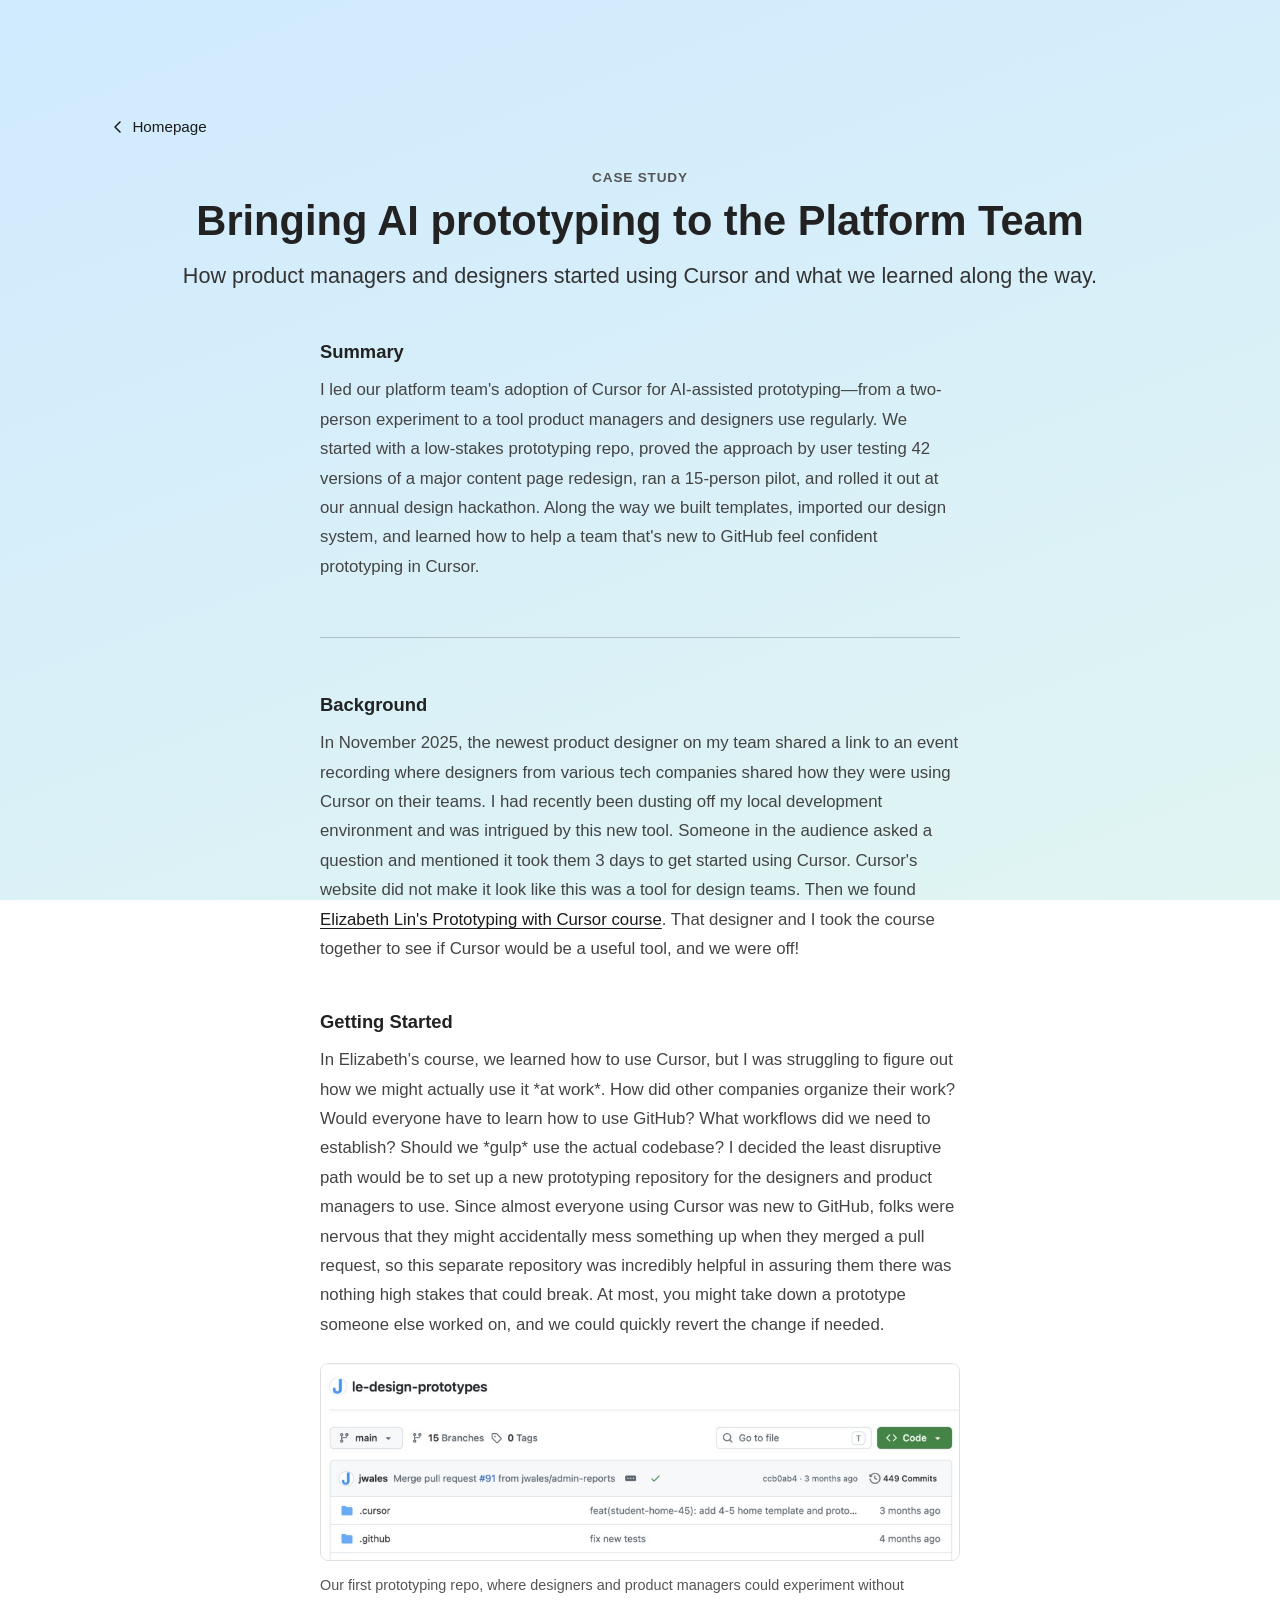
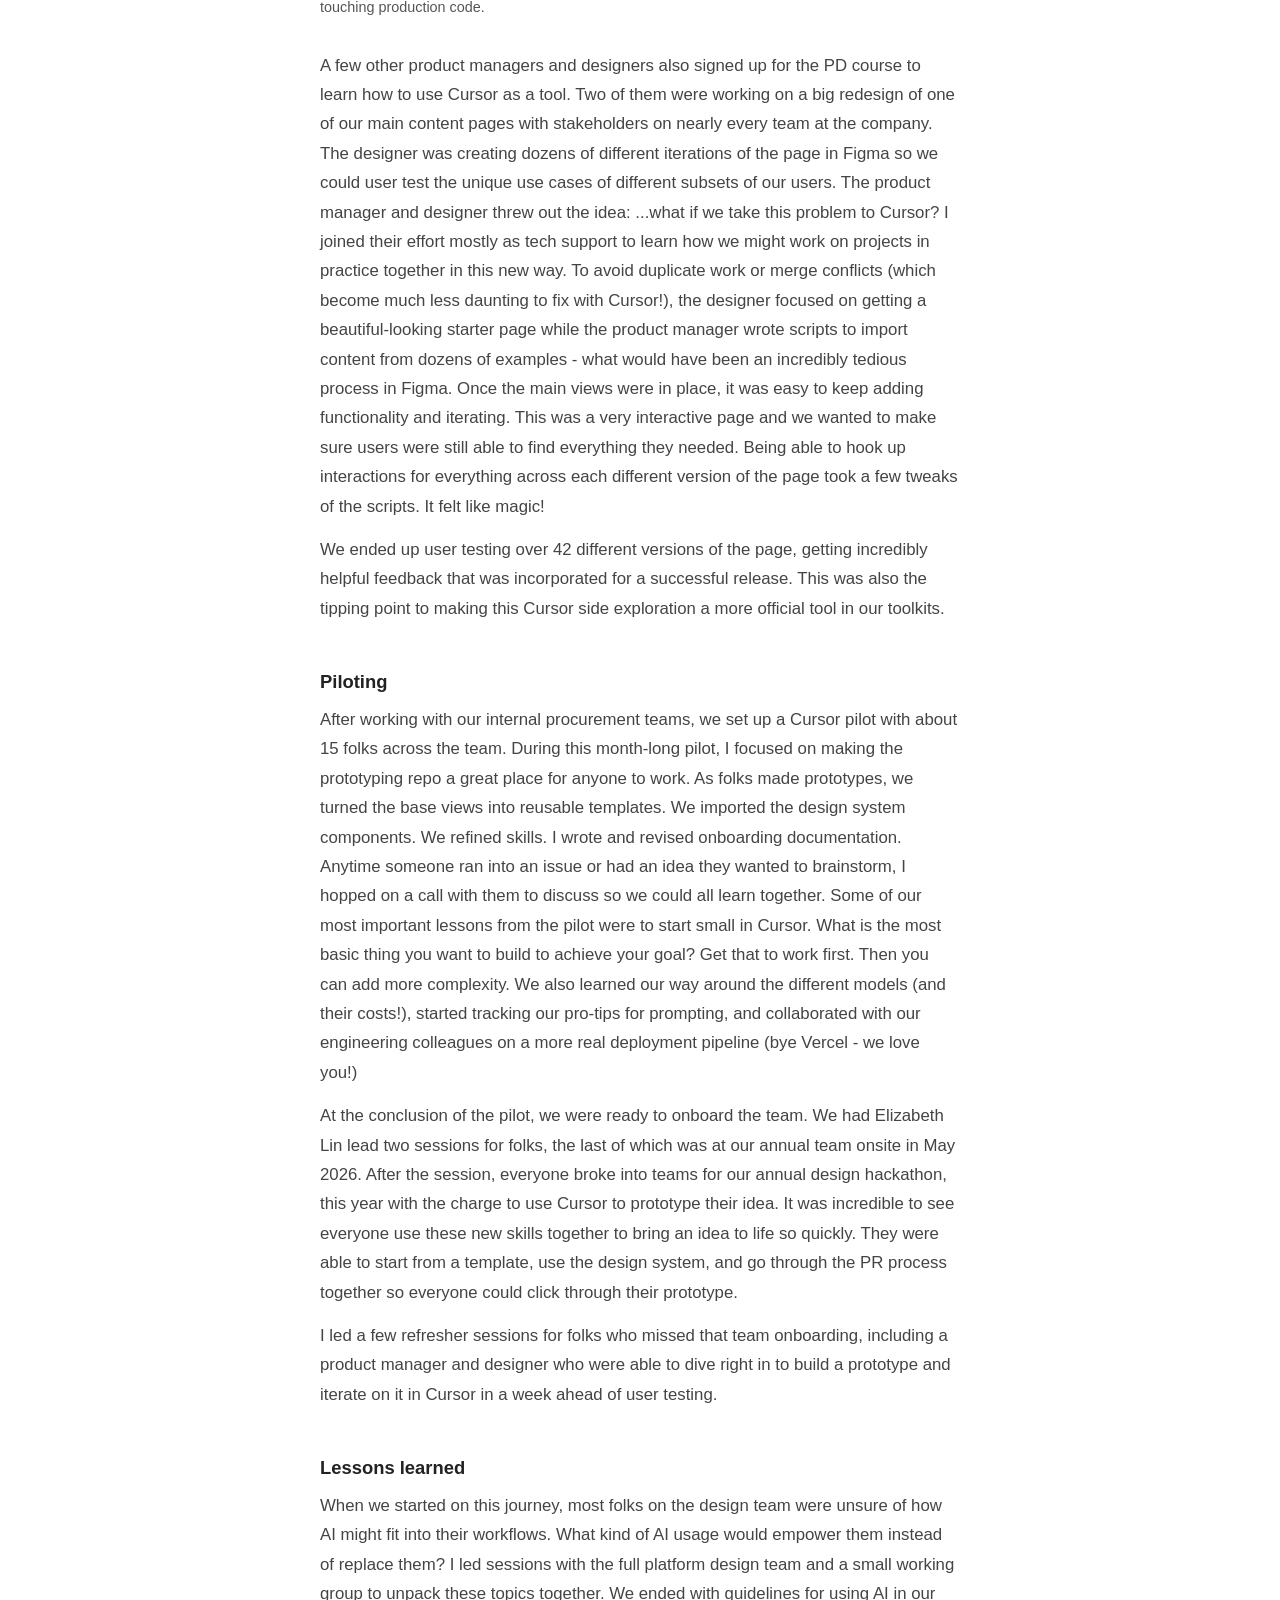
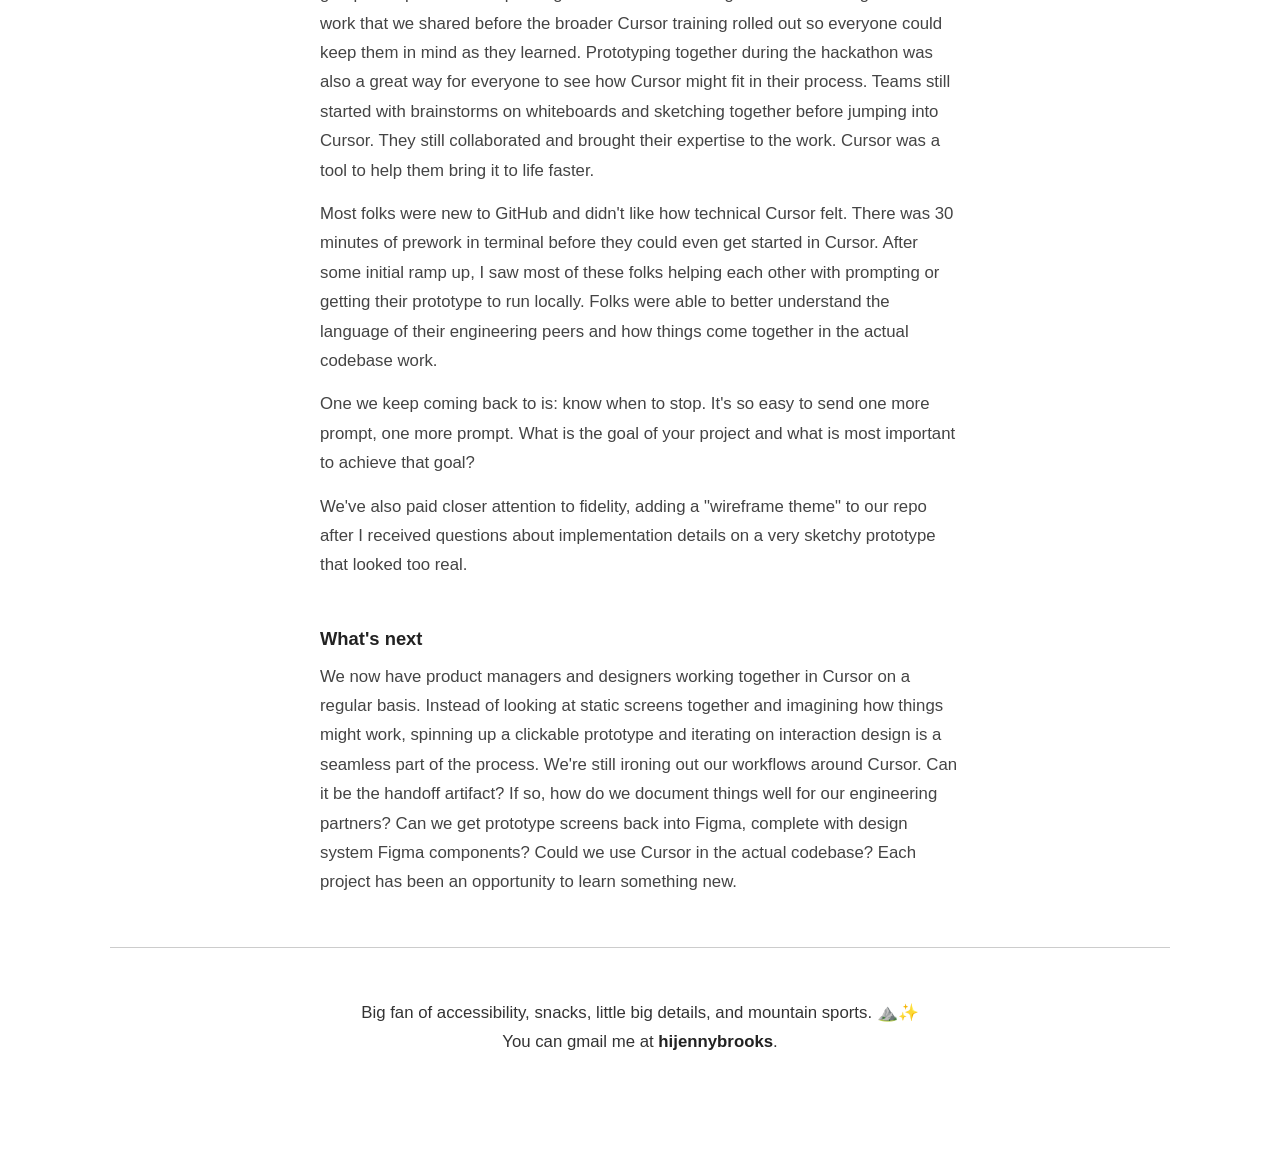
==== cursor-design-team.html @ 963d57fc "Add Cursor design team case study and homepage card. Co-authored-by: Cursor <cursoragent@cursor.com>" ====
<!DOCTYPE html>
<html lang="en-us">
  <head>
    <meta charset="UTF-8">
    <title>Bringing AI prototyping to the Platform Team — Jenny Brooks</title>
    <meta name="viewport" content="width=device-width, initial-scale=1">
    <meta name="description" content="How product managers and designers started using Cursor on the platform team—and what we learned along the way.">
    <link href="https://api.fontshare.com/v2/css?f[]=switzer@400,500,600,700&display=swap" rel="stylesheet">
    <link rel="stylesheet" type="text/css" href="stylesheets/stylesheet.css" media="screen">
  </head>
  <body>
    <main class="card article">
      <p class="article-back"><a href="/"><svg class="article-back-icon" width="16" height="16" viewBox="0 0 16 16" fill="none" aria-hidden="true"><path d="M10 3L5 8L10 13" stroke="currentColor" stroke-width="1.5" stroke-linecap="round" stroke-linejoin="round"/></svg>Homepage</a></p>
      <header class="intro">
        <p class="article-label">Case study</p>
        <h1>Bringing AI prototyping to the Platform Team</h1>
        <p class="subtitle">How product managers and designers started using Cursor and what we learned along the way.</p>
      </header>

      <div class="article-summary">
        <h2 class="article-part-title">Summary</h2>
        <p>I led our platform team's adoption of Cursor for AI-assisted prototyping—from a two-person experiment to a tool product managers and designers use regularly. We started with a low-stakes prototyping repo, proved the approach by user testing 42 versions of a major content page redesign, ran a 15-person pilot, and rolled it out at our annual design hackathon. Along the way we built templates, imported our design system, and learned how to help a team that's new to GitHub feel confident prototyping in Cursor.</p>
      </div>

      <div class="article-body">
        <section class="article-section">
          <h2>Background</h2>
          <p>
            In November 2025, the newest product designer on my team shared a link to an event recording where designers from various tech companies shared how they were using Cursor on their teams. 
            I had recently been dusting off my local development environment and was intrigued by this new tool. 
            Someone in the audience asked a question and mentioned it took them 3 days to get started using Cursor. Cursor's website did not make it look like this was a tool for design teams.
            Then we found <a href="https://www.designisaparty.com/prototyping">Elizabeth Lin's Prototyping with Cursor course</a>. That designer and I took the course together to see if Cursor would be a useful tool, and we were off!
          </p>
        </section>

        <section class="article-section">
          <h2>Getting Started</h2>
          <p>
            In Elizabeth's course, we learned how to use Cursor, but I was struggling to figure out how we might actually use it *at work*. 
            How did other companies organize their work? Would everyone have to learn how to use GitHub? What workflows did we need to establish? Should we *gulp* use the actual codebase?
            I decided the least disruptive path would be to set up a new prototyping repository for the designers and product managers to use. 
            Since almost everyone using Cursor was new to GitHub, folks were nervous that they might accidentally mess something up when they merged a pull request, so this separate repository was incredibly helpful in assuring them there was nothing high stakes that could break. At most, you might take down a prototype someone else worked on, and we could quickly revert the change if needed.
          </p>
          <figure class="article-figure">
            <img class="article-image" src="images/le-design-prototypes.png" alt="GitHub repository header for le-design-prototypes, showing the main branch, latest commit, and top-level folders." />
            <figcaption class="article-caption">Our first prototyping repo, where designers and product managers could experiment without touching production code.</figcaption>
          </figure>
          <p>
            A few other product managers and designers also signed up for the PD course to learn how to use Cursor as a tool. Two of them were working on a big redesign of one of our main content pages with stakeholders on nearly every team at the company. 
            The designer was creating dozens of different iterations of the page in Figma so we could user test the unique use cases of different subsets of our users.
            The product manager and designer threw out the idea: ...what if we take this problem to Cursor? I joined their effort mostly as tech support to learn how we might work on projects in practice together in this new way.
            To avoid duplicate work or merge conflicts (which become much less daunting to fix with Cursor!), the designer focused on getting a beautiful-looking starter page while the product manager wrote scripts to import content from dozens of examples - what would have been an incredibly tedious process in Figma.
            Once the main views were in place, it was easy to keep adding functionality and iterating. This was a very interactive page and we wanted to make sure users were still able to find everything they needed. 
            Being able to hook up interactions for everything across each different version of the page took a few tweaks of the scripts. It felt like magic!
          </p>
          <p>
            We ended up user testing over 42 different versions of the page, getting incredibly helpful feedback that was incorporated for a successful release. This was also the tipping point to making this Cursor side exploration a more official tool in our toolkits.
          </p>
        </section>

        <section class="article-section">
          <h2>Piloting</h2>
          <p>
            After working with our internal procurement teams, we set up a Cursor pilot with about 15 folks across the team. During this month-long pilot, I focused on making the prototyping repo a great place for anyone to work.
            As folks made prototypes, we turned the base views into reusable templates. We imported the design system components. We refined skills. I wrote and revised onboarding documentation. 
            Anytime someone ran into an issue or had an idea they wanted to brainstorm, I hopped on a call with them to discuss so we could all learn together. Some of our most important lessons from the pilot were to start small in Cursor. 
            What is the most basic thing you want to build to achieve your goal? Get that to work first. Then you can add more complexity. We also learned our way around the different models (and their costs!), started tracking our pro-tips for prompting, and collaborated with our engineering colleagues on a more real deployment pipeline (bye Vercel - we love you!)
          </p>
          <p>
            At the conclusion of the pilot, we were ready to onboard the team. We had Elizabeth Lin lead two sessions for folks, the last of which was at our annual team onsite in May 2026. 
            After the session, everyone broke into teams for our annual design hackathon, this year with the charge to use Cursor to prototype their idea.
            It was incredible to see everyone use these new skills together to bring an idea to life so quickly. They were able to start from a template, use the design system, and go through the PR process together so everyone could click through their prototype.
          </p>
          <p>
            I led a few refresher sessions for folks who missed that team onboarding, including a product manager and designer who were able to dive right in to build a prototype and iterate on it in Cursor in a week ahead of user testing.
          </p>
        </section>

        <section class="article-section">
          <h2>Lessons learned</h2>
          <p>
            When we started on this journey, most folks on the design team were unsure of how AI might fit into their workflows. What kind of AI usage would empower them instead of replace them? 
            I led sessions with the full platform design team and a small working group to unpack these topics together. We ended with guidelines for using AI in our work that we shared before the broader Cursor training rolled out so everyone could keep them in mind as they learned.
            Prototyping together during the hackathon was also a great way for everyone to see how Cursor might fit in their process. 
            Teams still started with brainstorms on whiteboards and sketching together before jumping into Cursor. 
            They still collaborated and brought their expertise to the work. 
            Cursor was a tool to help them bring it to life faster.
          </p>
          <p>
            Most folks were new to GitHub and didn't like how technical Cursor felt. There was 30 minutes of prework in terminal before they could even get started in Cursor. 
            After some initial ramp up, I saw most of these folks helping each other with prompting or getting their prototype to run locally. 
            Folks were able to better understand the language of their engineering peers and how things come together in the actual codebase work.
          </p>
          <p>
            One we keep coming back to is: know when to stop. It's so easy to send one more prompt, one more prompt. What is the goal of your project and what is most important to achieve that goal?
          </p>
          <p>
            We've also paid closer attention to fidelity, adding a "wireframe theme" to our repo after I received questions about implementation details on a very sketchy prototype that looked too real.
          </p>
        </section>

        <section class="article-section">
          <h2>What's next</h2>
          <p>
            We now have product managers and designers working together in Cursor on a regular basis. Instead of looking at static screens together and imagining how things might work, spinning up a clickable prototype and iterating on interaction design is a seamless part of the process.
            We're still ironing out our workflows around Cursor. Can it be the handoff artifact? If so, how do we document things well for our engineering partners? Can we get prototype screens back into Figma, complete with design system Figma components? Could we use Cursor in the actual codebase?
            Each project has been an opportunity to learn something new.
          </p>
        </section>
      </div>

      <footer class="footer">
        Big fan of accessibility, snacks, little big details, and mountain sports. ⛰️✨
        <br />
        You can gmail me at <strong>hijennybrooks</strong>.
      </footer>
    </main>
  </body>
</html>
---- stylesheets/stylesheet.css ----
* {
  box-sizing: border-box;
  margin: 0;
  padding: 0;
}

body {
  font-family: "Switzer", "Helvetica Neue", Helvetica, Arial, sans-serif;
  background: linear-gradient(160deg, #d0eaff 0%, #e0f5f2 100%);
  background-attachment: fixed;
  min-height: 100vh;
  display: flex;
  justify-content: center;
  padding: clamp(16px, 3vw, 48px);
  -webkit-font-smoothing: antialiased;
  -moz-osx-font-smoothing: grayscale;
}

.card {
  max-width: 820px;
  width: 100%;
  padding: 64px;
}

.intro {
  text-align: center;
  margin-bottom: 56px;
}

h1 {
  font-size: 200%;
  font-weight: 700;
  color: #222;
  margin-bottom: 14px;
}

.subtitle {
  font-size: 1.3rem;
  color: #333;
  line-height: 1.6;
  max-width: 460px;
  margin: 0 auto;
}

.section + .section {
  margin-top: 100px;
}

.section-image {
  width: 100%;
  height: auto;
}

.section-text {
  margin-top: 20px;
}

.section-title {
  font-size: 1.15rem;
  font-weight: 600;
  color: #222
}

.section-description {
  font-size: 1.05rem;
  line-height: 1.75;
  color: #444;
  margin-top: 10px;
}

a {
  color: #1a1a1a;
  text-decoration: none;
  background:
    linear-gradient(currentColor, currentColor),
    linear-gradient(90deg, #4daed9, #6dbfb5);
  background-size: 100% 1px, 0 1px;
  background-position: 100% 100%, 0 100%;
  background-repeat: no-repeat;
  transition: background-size 400ms ease;
}

a:hover {
  background-size: 0 2px, 100% 2px;
}

.case-study-card {
  display: flex;
  flex-direction: column;
  gap: 16px;
  margin-top: 28px;
  padding: 16px;
  border-radius: 12px;
  border: 1px solid rgba(0, 0, 0, 0.1);
  background: rgba(255, 255, 255, 0.55);
  color: inherit;
  text-decoration: none;
  background-image: none;
  transition:
    border-color 200ms ease,
    background-color 200ms ease,
    transform 200ms ease;
}

.case-study-card:hover {
  background: rgba(255, 255, 255, 0.85);
  background-image: none;
  background-size: auto;
  border-color: rgba(77, 174, 217, 0.55);
  transform: translateY(-2px);
}

.case-study-card-image {
  width: 100%;
  height: auto;
  border-radius: 8px;
  border: 1px solid rgba(0, 0, 0, 0.08);
  display: block;
}

.case-study-card-label {
  font-size: 0.75rem;
  font-weight: 600;
  letter-spacing: 0.06em;
  text-transform: uppercase;
  color: #555;
  margin-bottom: 8px;
}

.case-study-card-title {
  font-size: 1.05rem;
  font-weight: 600;
  color: #222;
  line-height: 1.35;
}

.case-study-card-description {
  font-size: 0.95rem;
  line-height: 1.55;
  color: #555;
  margin-top: 6px;
}

.footer {
  text-align: center;
  font-size: 105%;
  line-height: 1.75em;
  color: #333;
  margin-top: 50px;
  padding-top: 50px;
  border-top: 1px solid rgba(0, 0, 0, 0.2);
}

.footer strong {
  color: #222;
}

.article-back {
  margin-bottom: 32px;
  font-size: 0.95rem;
}

.article-back a {
  display: inline-flex;
  align-items: center;
  gap: 6px;
  background: none;
  transition: color 200ms ease;
}

.article-back a:hover {
  background: none;
  color: #145a6b;
}

.article-back-icon {
  flex-shrink: 0;
  transition: transform 200ms ease;
}

.article-back a:hover .article-back-icon {
  transform: translateX(-3px);
}

.article-label {
  font-size: 0.85rem;
  font-weight: 600;
  letter-spacing: 0.06em;
  text-transform: uppercase;
  color: #555;
  margin-bottom: 12px;
}

.article .intro {
  margin-bottom: 48px;
}

.article-part-title {
  font-size: 1.15rem;
  font-weight: 600;
  color: #222;
  margin-bottom: 12px;
}

.article-summary {
  max-width: 640px;
  margin: 0 auto 56px;
}

.article-summary p {
  font-size: 1.05rem;
  line-height: 1.75;
  color: #444;
}

.article-body {
  max-width: 640px;
  margin: 0 auto;
  padding-top: 56px;
  border-top: 1px solid rgba(0, 0, 0, 0.2);
}

.article-body > .article-part-title {
  margin-bottom: 32px;
}

.article-section + .article-section {
  margin-top: 48px;
}

.article-section h2 {
  font-size: 1.15rem;
  font-weight: 600;
  color: #222;
  margin-bottom: 12px;
}

.article-section p {
  font-size: 1.05rem;
  line-height: 1.75;
  color: #444;
}

.article-section p + p {
  margin-top: 14px;
}

.article-figure {
  margin-top: 24px;
  margin-bottom: 32px;
}

.article-image {
  width: 100%;
  height: auto;
  border-radius: 8px;
  border: 1px solid rgba(0, 0, 0, 0.12);
}

.article-caption {
  margin-top: 10px;
  font-size: 0.9rem;
  line-height: 1.5;
  color: #555;
}

@media (min-width: 1280px) {
  .card {
    max-width: 1320px;
    padding: 80px 72px;
  }

  .intro {
    margin-bottom: 64px;
  }

  h1 {
    font-size: 2.6rem;
  }

  .subtitle {
    font-size: 1.35rem;
    max-width: none;
  }

  .section {
    display: flex;
    align-items: center;
    gap: 48px;
  }

  .section-image {
    width: 44%;
    flex-shrink: 0;
  }

  .section-text {
    margin-top: 0;
    flex: 1;
    min-width: 0;
  }

  .section-title {
    font-size: 1.3rem;
  }

  .section-description {
    font-size: 1.05rem;
  }
}

@media (max-width: 680px) {
  .card {
    padding: 36px 24px;
  }

  .intro {
    margin-bottom: 40px;
  }

  h1 {
    font-size: 1.6rem;
  }

  .subtitle {
    font-size: 1rem;
  }

  .section + .section {
    margin-top: 40px;
  }

  .footer {
    margin-top: 40px;
  }
}
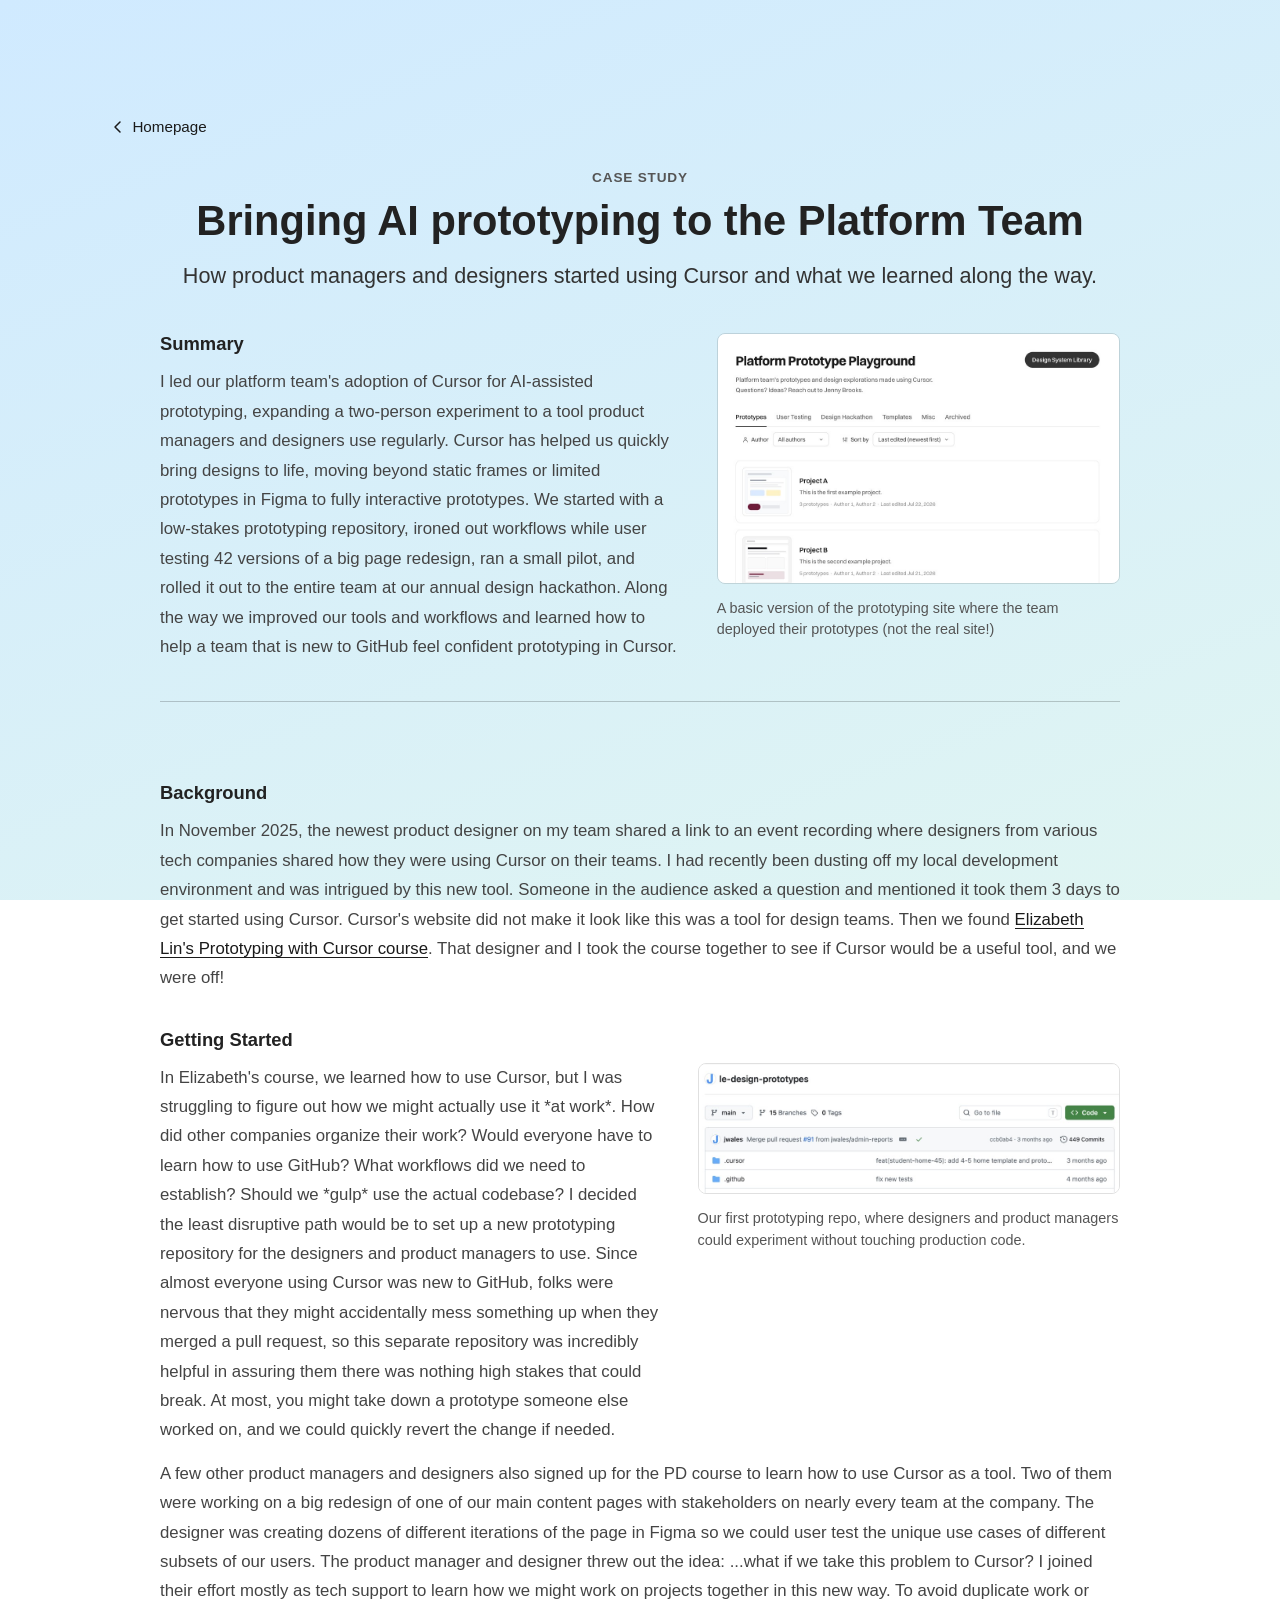
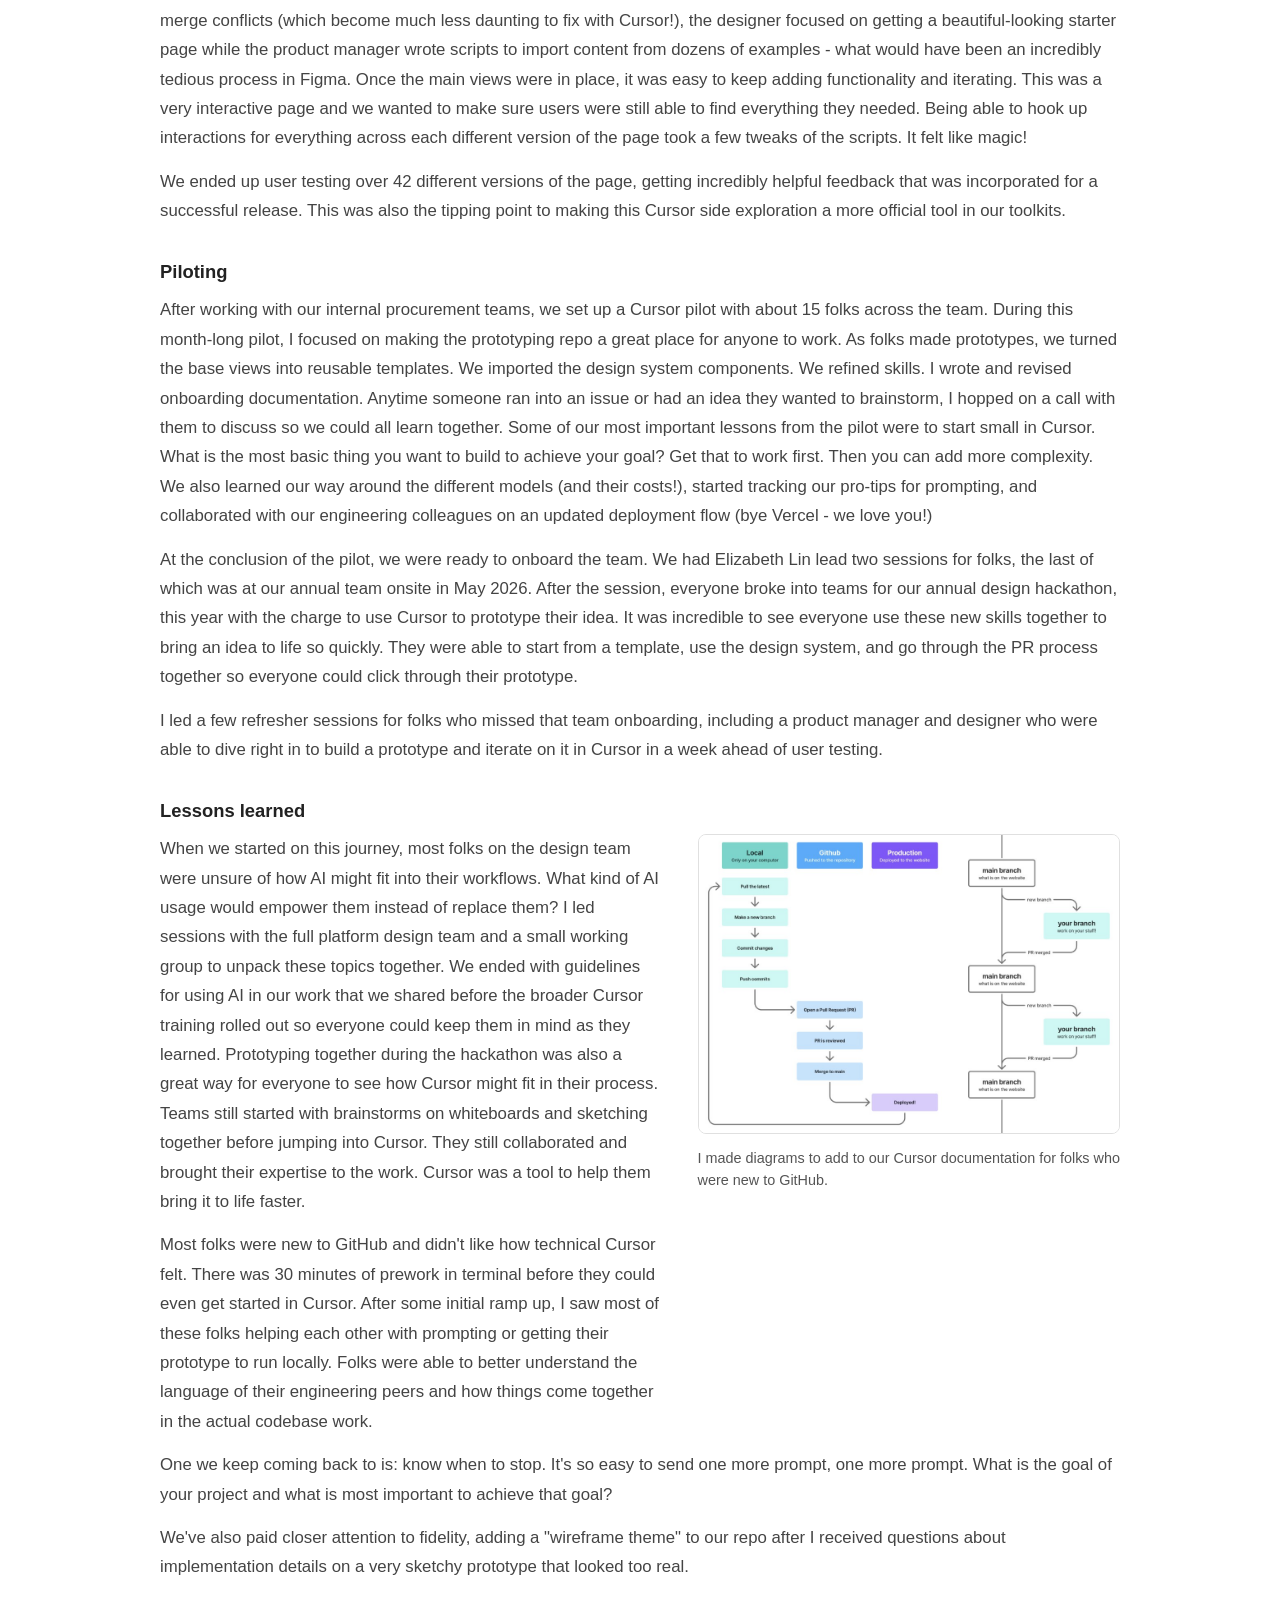
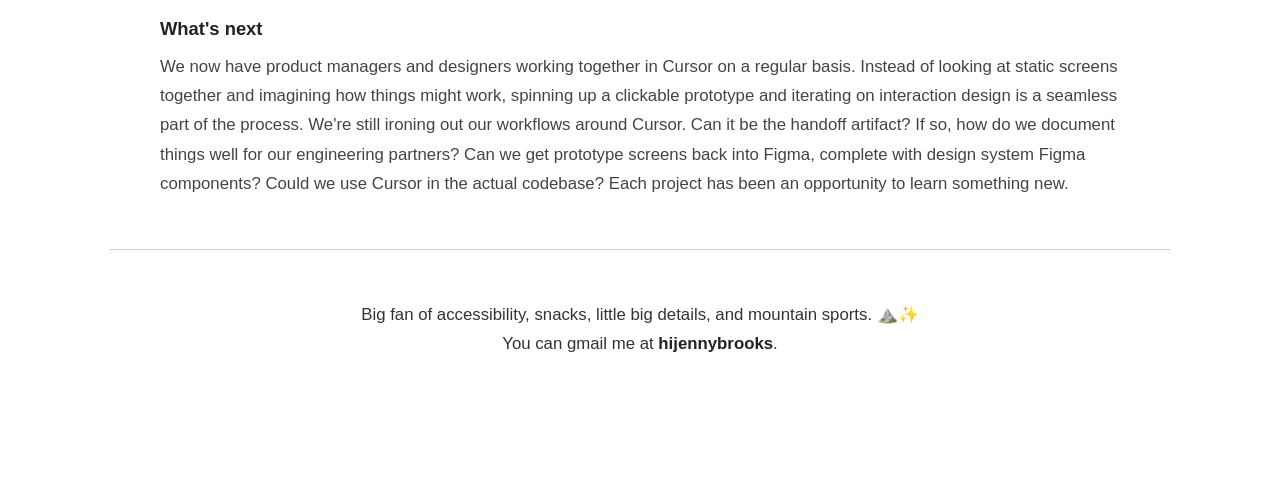
==== commit a67f8aae: "Improve case study layout with side-by-side images and updated thumbnails. Adds playground and GitHu" ====
--- a/cursor-design-team.html
+++ b/cursor-design-team.html
@@ -17,9 +17,15 @@
         <p class="subtitle">How product managers and designers started using Cursor and what we learned along the way.</p>
       </header>
 
-      <div class="article-summary">
-        <h2 class="article-part-title">Summary</h2>
-        <p>I led our platform team's adoption of Cursor for AI-assisted prototyping—from a two-person experiment to a tool product managers and designers use regularly. We started with a low-stakes prototyping repo, proved the approach by user testing 42 versions of a major content page redesign, ran a 15-person pilot, and rolled it out at our annual design hackathon. Along the way we built templates, imported our design system, and learned how to help a team that's new to GitHub feel confident prototyping in Cursor.</p>
+      <div class="article-hero">
+        <div class="article-summary">
+          <h2 class="article-part-title">Summary</h2>
+          <p>I led our platform team's adoption of Cursor for AI-assisted prototyping, expanding a two-person experiment to a tool product managers and designers use regularly. Cursor has helped us quickly bring designs to life, moving beyond static frames or limited prototypes in Figma to fully interactive prototypes. We started with a low-stakes prototyping repository, ironed out workflows while user testing 42 versions of a big page redesign, ran a small pilot, and rolled it out to the entire team at our annual design hackathon. Along the way we improved our tools and workflows and learned how to help a team that is new to GitHub feel confident prototyping in Cursor.</p>
+        </div>
+        <figure class="article-figure">
+          <img class="article-image" src="images/platform-prototype-playground.png" alt="Platform Prototype Playground showing prototype project cards with author and sort filters." />
+          <figcaption class="article-caption">A basic version of the prototyping site where the team deployed their prototypes (not the real site!)</figcaption>
+        </figure>
       </div>
 
       <div class="article-body">
@@ -35,20 +41,24 @@
 
         <section class="article-section">
           <h2>Getting Started</h2>
-          <p>
-            In Elizabeth's course, we learned how to use Cursor, but I was struggling to figure out how we might actually use it *at work*. 
-            How did other companies organize their work? Would everyone have to learn how to use GitHub? What workflows did we need to establish? Should we *gulp* use the actual codebase?
-            I decided the least disruptive path would be to set up a new prototyping repository for the designers and product managers to use. 
-            Since almost everyone using Cursor was new to GitHub, folks were nervous that they might accidentally mess something up when they merged a pull request, so this separate repository was incredibly helpful in assuring them there was nothing high stakes that could break. At most, you might take down a prototype someone else worked on, and we could quickly revert the change if needed.
-          </p>
-          <figure class="article-figure">
-            <img class="article-image" src="images/le-design-prototypes.png" alt="GitHub repository header for le-design-prototypes, showing the main branch, latest commit, and top-level folders." />
-            <figcaption class="article-caption">Our first prototyping repo, where designers and product managers could experiment without touching production code.</figcaption>
-          </figure>
+          <div class="article-split">
+            <div class="article-split-text">
+              <p>
+                In Elizabeth's course, we learned how to use Cursor, but I was struggling to figure out how we might actually use it *at work*. 
+                How did other companies organize their work? Would everyone have to learn how to use GitHub? What workflows did we need to establish? Should we *gulp* use the actual codebase?
+                I decided the least disruptive path would be to set up a new prototyping repository for the designers and product managers to use. 
+                Since almost everyone using Cursor was new to GitHub, folks were nervous that they might accidentally mess something up when they merged a pull request, so this separate repository was incredibly helpful in assuring them there was nothing high stakes that could break. At most, you might take down a prototype someone else worked on, and we could quickly revert the change if needed.
+              </p>
+            </div>
+            <figure class="article-figure">
+              <img class="article-image" src="images/le-design-prototypes.png" alt="GitHub repository header for le-design-prototypes, showing the main branch, latest commit, and top-level folders." />
+              <figcaption class="article-caption">Our first prototyping repo, where designers and product managers could experiment without touching production code.</figcaption>
+            </figure>
+          </div>
           <p>
             A few other product managers and designers also signed up for the PD course to learn how to use Cursor as a tool. Two of them were working on a big redesign of one of our main content pages with stakeholders on nearly every team at the company. 
             The designer was creating dozens of different iterations of the page in Figma so we could user test the unique use cases of different subsets of our users.
-            The product manager and designer threw out the idea: ...what if we take this problem to Cursor? I joined their effort mostly as tech support to learn how we might work on projects in practice together in this new way.
+            The product manager and designer threw out the idea: ...what if we take this problem to Cursor? I joined their effort mostly as tech support to learn how we might work on projects together in this new way.
             To avoid duplicate work or merge conflicts (which become much less daunting to fix with Cursor!), the designer focused on getting a beautiful-looking starter page while the product manager wrote scripts to import content from dozens of examples - what would have been an incredibly tedious process in Figma.
             Once the main views were in place, it was easy to keep adding functionality and iterating. This was a very interactive page and we wanted to make sure users were still able to find everything they needed. 
             Being able to hook up interactions for everything across each different version of the page took a few tweaks of the scripts. It felt like magic!
@@ -64,7 +74,7 @@
             After working with our internal procurement teams, we set up a Cursor pilot with about 15 folks across the team. During this month-long pilot, I focused on making the prototyping repo a great place for anyone to work.
             As folks made prototypes, we turned the base views into reusable templates. We imported the design system components. We refined skills. I wrote and revised onboarding documentation. 
             Anytime someone ran into an issue or had an idea they wanted to brainstorm, I hopped on a call with them to discuss so we could all learn together. Some of our most important lessons from the pilot were to start small in Cursor. 
-            What is the most basic thing you want to build to achieve your goal? Get that to work first. Then you can add more complexity. We also learned our way around the different models (and their costs!), started tracking our pro-tips for prompting, and collaborated with our engineering colleagues on a more real deployment pipeline (bye Vercel - we love you!)
+            What is the most basic thing you want to build to achieve your goal? Get that to work first. Then you can add more complexity. We also learned our way around the different models (and their costs!), started tracking our pro-tips for prompting, and collaborated with our engineering colleagues on an updated deployment flow (bye Vercel - we love you!)
           </p>
           <p>
             At the conclusion of the pilot, we were ready to onboard the team. We had Elizabeth Lin lead two sessions for folks, the last of which was at our annual team onsite in May 2026. 
@@ -78,19 +88,27 @@
 
         <section class="article-section">
           <h2>Lessons learned</h2>
-          <p>
-            When we started on this journey, most folks on the design team were unsure of how AI might fit into their workflows. What kind of AI usage would empower them instead of replace them? 
-            I led sessions with the full platform design team and a small working group to unpack these topics together. We ended with guidelines for using AI in our work that we shared before the broader Cursor training rolled out so everyone could keep them in mind as they learned.
-            Prototyping together during the hackathon was also a great way for everyone to see how Cursor might fit in their process. 
-            Teams still started with brainstorms on whiteboards and sketching together before jumping into Cursor. 
-            They still collaborated and brought their expertise to the work. 
-            Cursor was a tool to help them bring it to life faster.
-          </p>
-          <p>
-            Most folks were new to GitHub and didn't like how technical Cursor felt. There was 30 minutes of prework in terminal before they could even get started in Cursor. 
-            After some initial ramp up, I saw most of these folks helping each other with prompting or getting their prototype to run locally. 
-            Folks were able to better understand the language of their engineering peers and how things come together in the actual codebase work.
-          </p>
+          <div class="article-split">
+            <div class="article-split-text">
+              <p>
+                When we started on this journey, most folks on the design team were unsure of how AI might fit into their workflows. What kind of AI usage would empower them instead of replace them? 
+                I led sessions with the full platform design team and a small working group to unpack these topics together. We ended with guidelines for using AI in our work that we shared before the broader Cursor training rolled out so everyone could keep them in mind as they learned.
+                Prototyping together during the hackathon was also a great way for everyone to see how Cursor might fit in their process. 
+                Teams still started with brainstorms on whiteboards and sketching together before jumping into Cursor. 
+                They still collaborated and brought their expertise to the work. 
+                Cursor was a tool to help them bring it to life faster.
+              </p>
+              <p>
+                Most folks were new to GitHub and didn't like how technical Cursor felt. There was 30 minutes of prework in terminal before they could even get started in Cursor. 
+                After some initial ramp up, I saw most of these folks helping each other with prompting or getting their prototype to run locally. 
+                Folks were able to better understand the language of their engineering peers and how things come together in the actual codebase work.
+              </p>
+            </div>
+            <figure class="article-figure">
+              <img class="article-image" src="images/github-workflow-diagrams.png" alt="Two diagrams explaining the GitHub workflow: a linear flow from local commits through pull requests to deployment, and a branching model showing feature branches merging back into main." />
+              <figcaption class="article-caption">I made diagrams to add to our Cursor documentation for folks who were new to GitHub.</figcaption>
+            </figure>
+          </div>
           <p>
             One we keep coming back to is: know when to stop. It's so easy to send one more prompt, one more prompt. What is the goal of your project and what is most important to achieve that goal?
           </p>
--- a/stylesheets/stylesheet.css
+++ b/stylesheets/stylesheet.css
@@ -112,7 +112,9 @@
 
 .case-study-card-image {
   width: 100%;
-  height: auto;
+  aspect-ratio: 16 / 10;
+  object-fit: cover;
+  object-position: top left;
   border-radius: 8px;
   border: 1px solid rgba(0, 0, 0, 0.08);
   display: block;
@@ -192,7 +194,25 @@
 }
 
 .article .intro {
-  margin-bottom: 48px;
+  margin-bottom: 40px;
+}
+
+.article-hero {
+  display: flex;
+  flex-direction: column;
+  gap: 28px;
+  margin-bottom: 40px;
+  padding-bottom: 40px;
+  border-bottom: 1px solid rgba(0, 0, 0, 0.2);
+}
+
+.article-hero .article-summary {
+  max-width: none;
+  margin: 0;
+}
+
+.article-hero .article-figure {
+  margin: 0;
 }
 
 .article-part-title {
@@ -204,7 +224,7 @@
 
 .article-summary {
   max-width: 640px;
-  margin: 0 auto 56px;
+  margin: 0 auto;
 }
 
 .article-summary p {
@@ -216,8 +236,26 @@
 .article-body {
   max-width: 640px;
   margin: 0 auto;
-  padding-top: 56px;
-  border-top: 1px solid rgba(0, 0, 0, 0.2);
+  padding-top: 40px;
+}
+
+.article-split {
+  display: flex;
+  flex-direction: column;
+  gap: 24px;
+  margin-top: 4px;
+}
+
+.article-split-text p + p {
+  margin-top: 14px;
+}
+
+.article-split-text {
+  min-width: 0;
+}
+
+.article-split .article-figure {
+  margin: 0;
 }
 
 .article-body > .article-part-title {
@@ -225,7 +263,7 @@
 }
 
 .article-section + .article-section {
-  margin-top: 48px;
+  margin-top: 36px;
 }
 
 .article-section h2 {
@@ -246,8 +284,13 @@
 }
 
 .article-figure {
-  margin-top: 24px;
-  margin-bottom: 32px;
+  margin-top: 20px;
+  margin-bottom: 24px;
+}
+
+.article-split + p,
+.article-split + .article-split {
+  margin-top: 14px;
 }
 
 .article-image {
@@ -264,6 +307,48 @@
   color: #555;
 }
 
+@media (min-width: 900px) {
+  .article-hero {
+    flex-direction: row;
+    align-items: flex-start;
+    gap: 40px;
+    max-width: 960px;
+    margin-left: auto;
+    margin-right: auto;
+  }
+
+  .article-hero .article-summary {
+    flex: 1;
+    min-width: 0;
+  }
+
+  .article-hero .article-figure {
+    flex: 0 0 42%;
+  }
+
+  .article-body {
+    max-width: 960px;
+  }
+
+  .article-split {
+    flex-direction: row;
+    align-items: flex-start;
+    gap: 36px;
+  }
+
+  .article-split--reverse {
+    flex-direction: row-reverse;
+  }
+
+  .article-split-text {
+    flex: 1;
+  }
+
+  .article-split .article-figure {
+    flex: 0 0 44%;
+  }
+}
+
 @media (min-width: 1280px) {
   .card {
     max-width: 1320px;
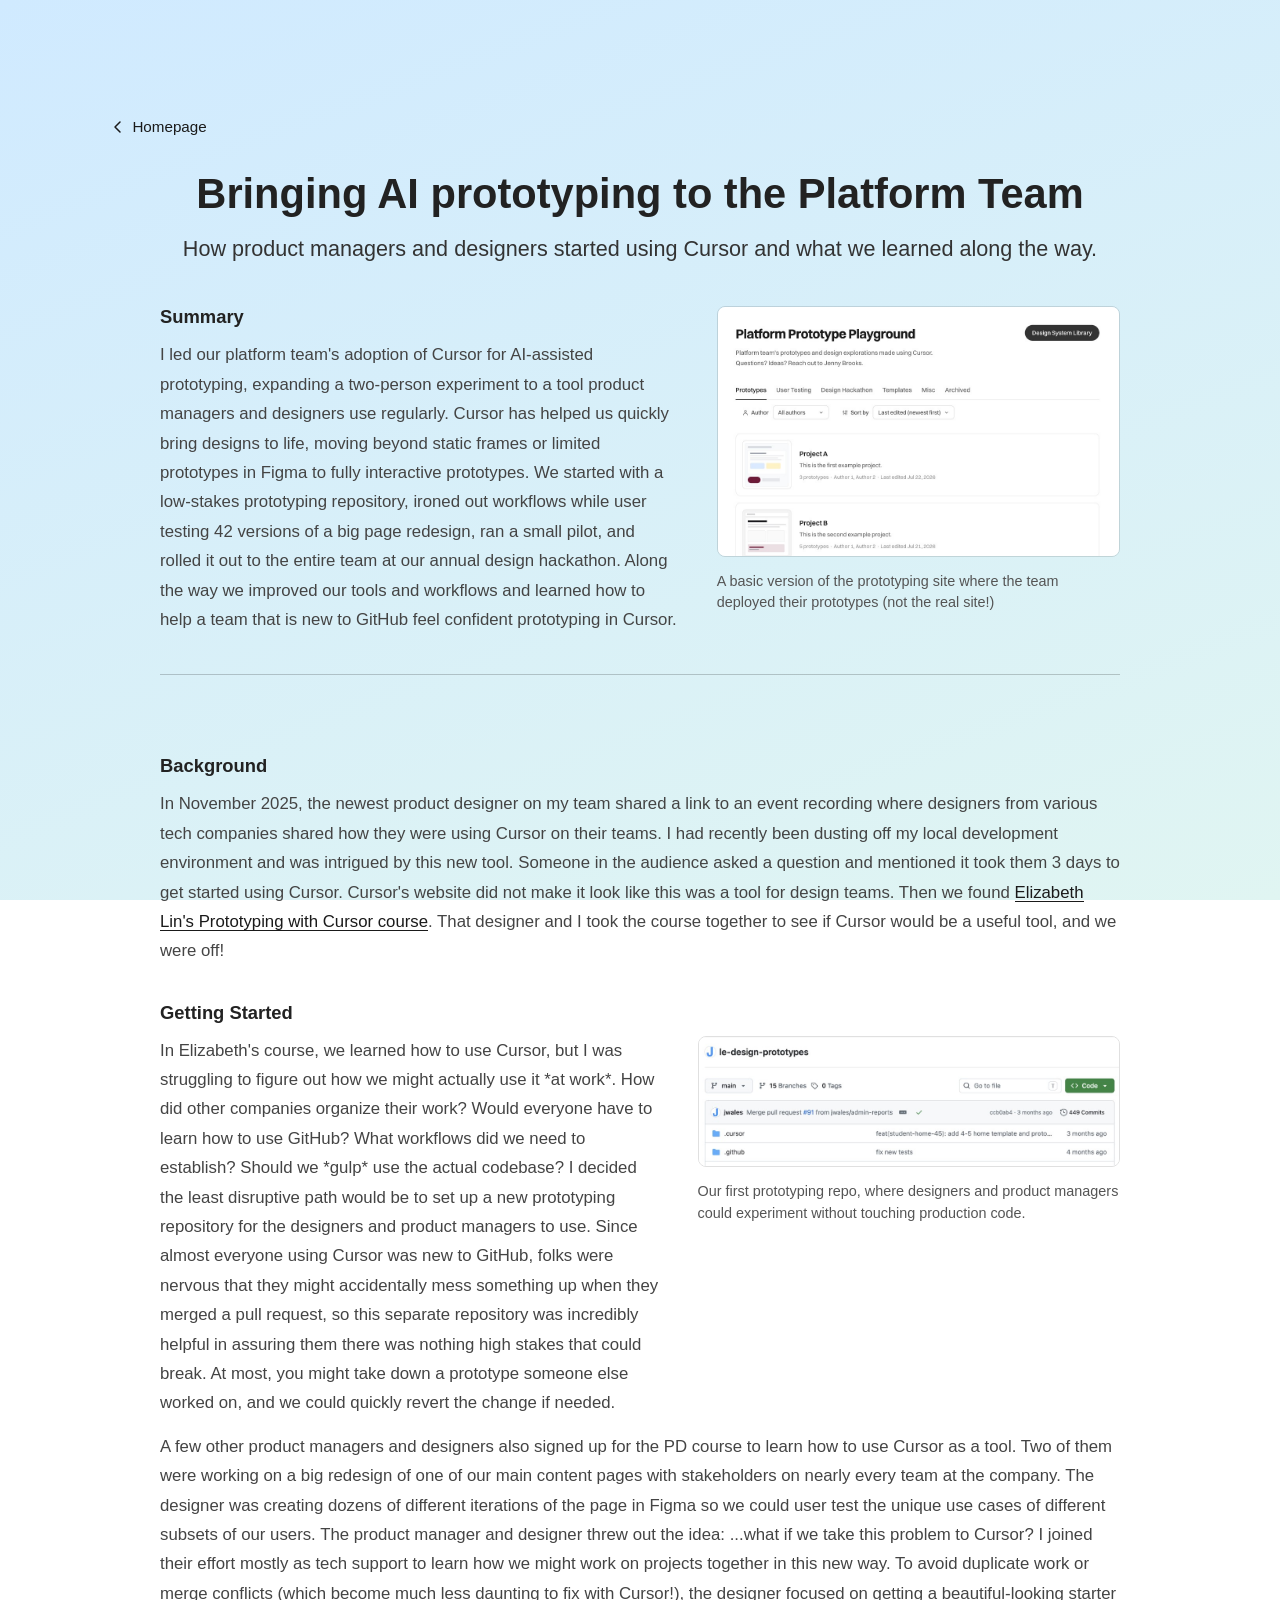
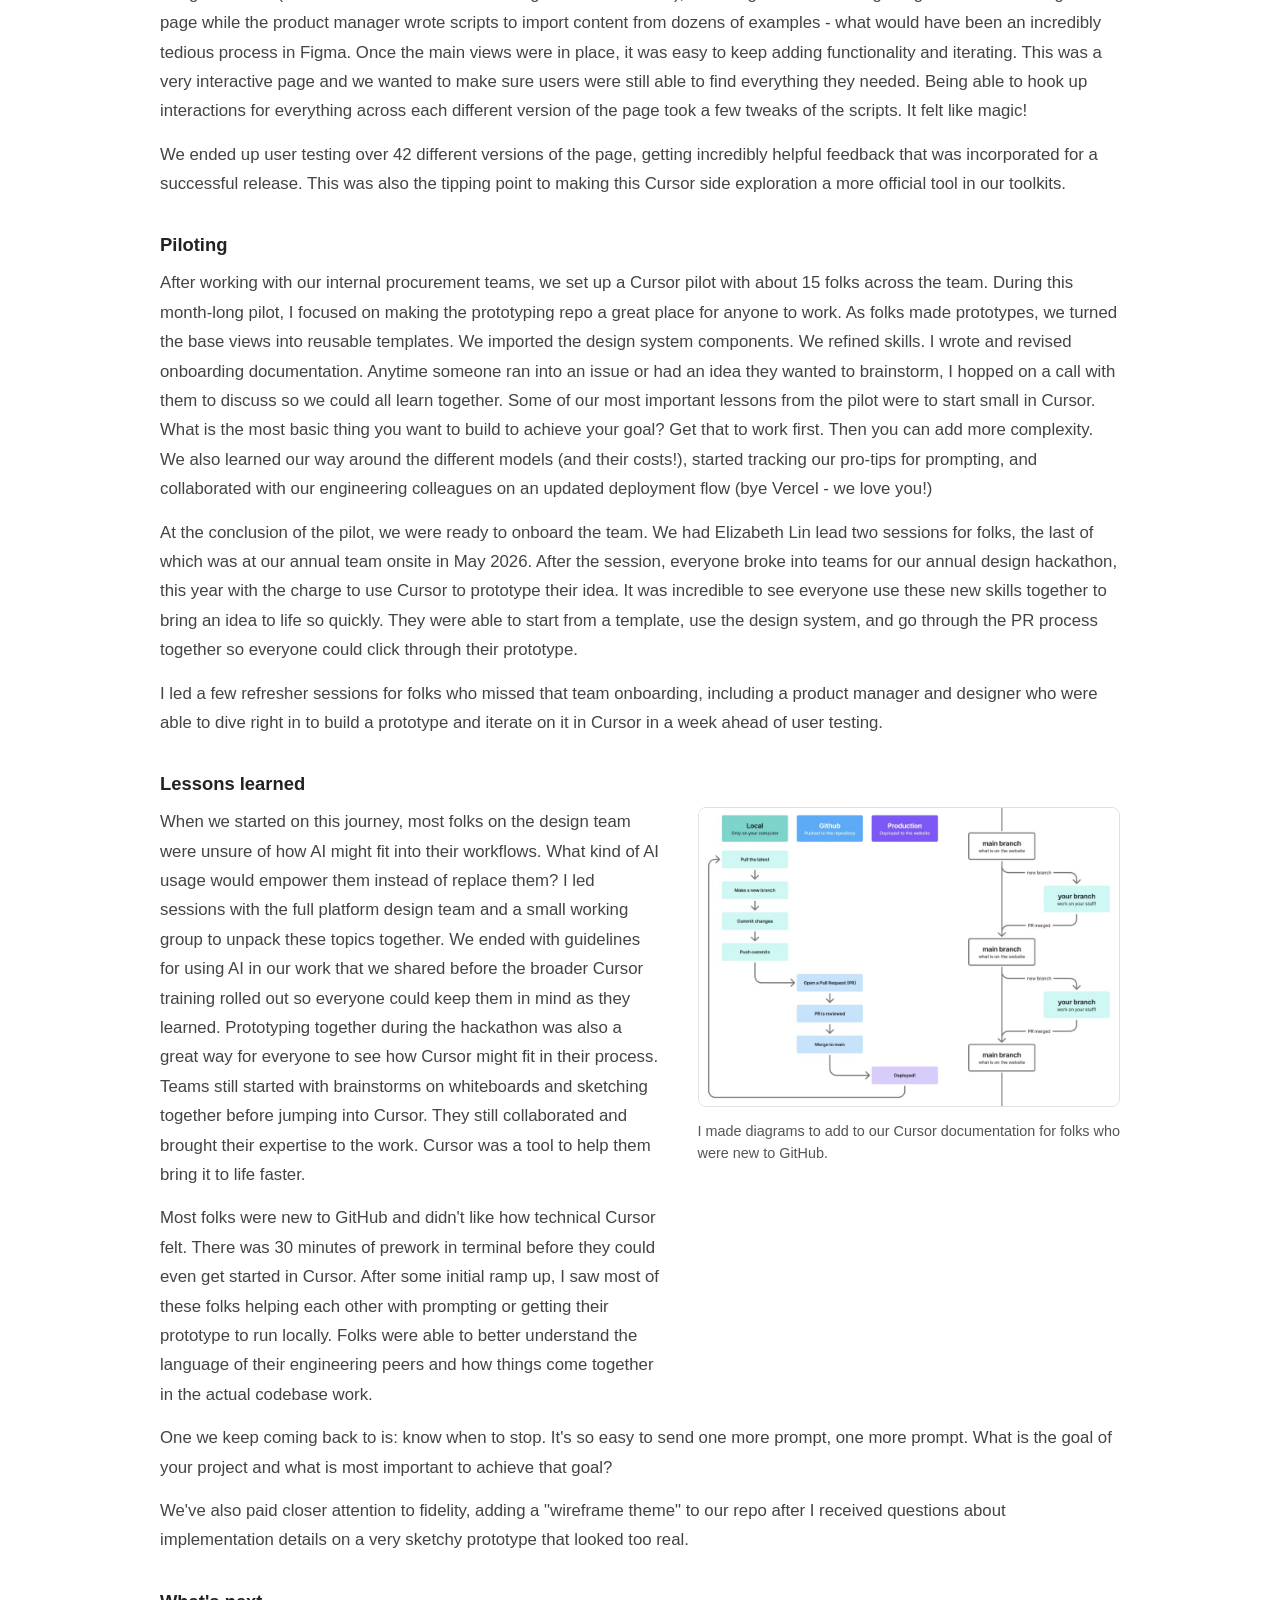
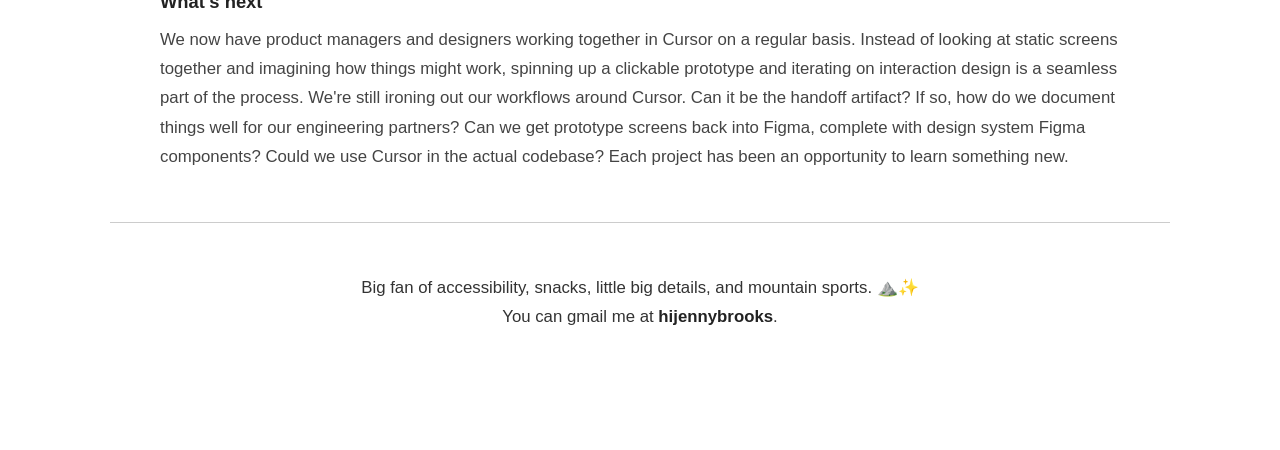
==== commit 1101ef4c: "Add Desmos accessibility case study and platform prototype playground. Document making math accessib" ====
--- a/cursor-design-team.html
+++ b/cursor-design-team.html
@@ -12,7 +12,6 @@
     <main class="card article">
       <p class="article-back"><a href="/"><svg class="article-back-icon" width="16" height="16" viewBox="0 0 16 16" fill="none" aria-hidden="true"><path d="M10 3L5 8L10 13" stroke="currentColor" stroke-width="1.5" stroke-linecap="round" stroke-linejoin="round"/></svg>Homepage</a></p>
       <header class="intro">
-        <p class="article-label">Case study</p>
         <h1>Bringing AI prototyping to the Platform Team</h1>
         <p class="subtitle">How product managers and designers started using Cursor and what we learned along the way.</p>
       </header>
--- a/stylesheets/stylesheet.css
+++ b/stylesheets/stylesheet.css
@@ -233,6 +233,10 @@
   color: #444;
 }
 
+.article-summary p + p {
+  margin-top: 14px;
+}
+
 .article-body {
   max-width: 640px;
   margin: 0 auto;
@@ -298,6 +302,24 @@
   height: auto;
   border-radius: 8px;
   border: 1px solid rgba(0, 0, 0, 0.12);
+}
+
+.article-video {
+  position: relative;
+  width: 100%;
+  aspect-ratio: 16 / 9;
+  border-radius: 8px;
+  border: 1px solid rgba(0, 0, 0, 0.12);
+  overflow: hidden;
+  background: #000;
+}
+
+.article-video iframe {
+  position: absolute;
+  inset: 0;
+  width: 100%;
+  height: 100%;
+  border: 0;
 }
 
 .article-caption {
@@ -394,7 +416,280 @@
   }
 }
 
+/* Platform Prototype Playground */
+
+.playground-body {
+  background: #fff;
+  display: block;
+  padding: 0;
+}
+
+.playground {
+  max-width: 960px;
+  margin: 0 auto;
+  padding: 48px 32px 64px;
+}
+
+.playground-header {
+  display: flex;
+  align-items: flex-start;
+  justify-content: space-between;
+  gap: 24px;
+  margin-bottom: 32px;
+}
+
+.playground-title {
+  font-size: 2rem;
+  font-weight: 700;
+  color: #1a1a1a;
+  margin-bottom: 14px;
+  text-align: left;
+  letter-spacing: -0.02em;
+}
+
+.playground-intro {
+  font-size: 0.95rem;
+  line-height: 1.55;
+  color: #555;
+  max-width: none;
+  margin: 0;
+}
+
+.playground-intro + .playground-intro {
+  margin-top: 2px;
+}
+
+.playground-dsl-btn {
+  flex-shrink: 0;
+  display: inline-flex;
+  align-items: center;
+  padding: 10px 18px;
+  border-radius: 999px;
+  background: #333;
+  color: #fff;
+  font-size: 0.9rem;
+  font-weight: 500;
+  white-space: nowrap;
+  background-image: none;
+  transition: background-color 200ms ease;
+}
+
+.playground-dsl-btn:hover {
+  background: #1a1a1a;
+  background-image: none;
+  background-size: auto;
+  color: #fff;
+}
+
+.playground-tabs {
+  display: flex;
+  flex-wrap: wrap;
+  gap: 4px 24px;
+  border-bottom: 1px solid #e0e0e0;
+  margin-bottom: 0;
+}
+
+.playground-tab {
+  appearance: none;
+  border: none;
+  background: none;
+  padding: 12px 0;
+  margin-bottom: -1px;
+  font-family: inherit;
+  font-size: 0.95rem;
+  font-weight: 500;
+  color: #666;
+  cursor: pointer;
+  border-bottom: 2px solid transparent;
+  transition: color 200ms ease, border-color 200ms ease;
+}
+
+.playground-tab:hover {
+  color: #1a1a1a;
+}
+
+.playground-tab.is-active {
+  color: #1a1a1a;
+  border-bottom-color: #1a1a1a;
+}
+
+.playground-toolbar {
+  display: flex;
+  flex-wrap: wrap;
+  align-items: center;
+  gap: 20px 32px;
+  padding: 14px 16px;
+}
+
+.playground-filter {
+  display: flex;
+  align-items: center;
+  gap: 10px;
+}
+
+.playground-filter-label {
+  display: inline-flex;
+  align-items: center;
+  gap: 6px;
+  font-size: 0.875rem;
+  font-weight: 500;
+  color: #444;
+}
+
+.playground-filter-icon {
+  color: #666;
+}
+
+.playground-select {
+  appearance: none;
+  font-family: inherit;
+  font-size: 0.875rem;
+  color: #333;
+  background: #fff url("data:image/svg+xml,%3Csvg xmlns='http://www.w3.org/2000/svg' width='12' height='12' viewBox='0 0 12 12' fill='none'%3E%3Cpath d='M3 4.5L6 7.5L9 4.5' stroke='%23666' stroke-width='1.25' stroke-linecap='round' stroke-linejoin='round'/%3E%3C/svg%3E") no-repeat right 12px center;
+  border: 1px solid #d8d8d8;
+  border-radius: 8px;
+  padding: 8px 32px 8px 12px;
+  cursor: pointer;
+}
+
+.playground-select:focus {
+  outline: 2px solid #6f1d3a;
+  outline-offset: 1px;
+}
+
+.playground-cards {
+  list-style: none;
+  display: flex;
+  flex-direction: column;
+  gap: 16px;
+  padding-top: 20px;
+}
+
+.playground-card {
+  display: flex;
+  gap: 20px;
+  padding: 16px;
+  border: 1px solid #e8e8e8;
+  border-radius: 12px;
+  background: #fff;
+  color: inherit;
+  text-decoration: none;
+  background-image: none;
+  transition:
+    border-color 200ms ease,
+    background-color 200ms ease,
+    box-shadow 200ms ease;
+}
+
+.playground-card:hover {
+  background: #fff;
+  background-image: none;
+  background-size: auto;
+  border-color: #ccc;
+  box-shadow: 0 2px 8px rgba(0, 0, 0, 0.06);
+}
+
+.playground-card-thumb {
+  flex-shrink: 0;
+  width: 120px;
+  height: 120px;
+  border-radius: 8px;
+  border: 1px solid #e0e0e0;
+  overflow: hidden;
+  background: #f0f0f0;
+}
+
+.playground-card-thumb img {
+  width: 100%;
+  height: 100%;
+  object-fit: cover;
+  object-position: top left;
+  display: block;
+}
+
+.playground-card-body {
+  flex: 1;
+  min-width: 0;
+  display: flex;
+  flex-direction: column;
+  justify-content: center;
+  gap: 6px;
+}
+
+.playground-card-title {
+  font-size: 1.05rem;
+  font-weight: 600;
+  color: #1a1a1a;
+  line-height: 1.35;
+}
+
+.playground-card-description {
+  font-size: 0.9rem;
+  line-height: 1.5;
+  color: #555;
+}
+
+.playground-card-meta {
+  font-size: 0.8rem;
+  color: #888;
+  margin-top: 4px;
+}
+
+.playground-empty {
+  padding: 48px 16px;
+  text-align: center;
+  font-size: 0.95rem;
+  color: #888;
+}
+
 @media (max-width: 680px) {
+  .playground {
+    padding: 32px 20px 48px;
+  }
+
+  .playground-header {
+    flex-direction: column;
+    align-items: stretch;
+  }
+
+  .playground-dsl-btn {
+    align-self: flex-start;
+  }
+
+  .playground-tabs {
+    gap: 0 16px;
+  }
+
+  .playground-tab {
+    font-size: 0.875rem;
+    padding: 10px 0;
+  }
+
+  .playground-toolbar {
+    flex-direction: column;
+    align-items: stretch;
+    gap: 12px;
+  }
+
+  .playground-filter {
+    flex-direction: column;
+    align-items: stretch;
+    gap: 6px;
+  }
+
+  .playground-select {
+    width: 100%;
+  }
+
+  .playground-card {
+    flex-direction: column;
+  }
+
+  .playground-card-thumb {
+    width: 100%;
+    height: 160px;
+  }
+
   .card {
     padding: 36px 24px;
   }
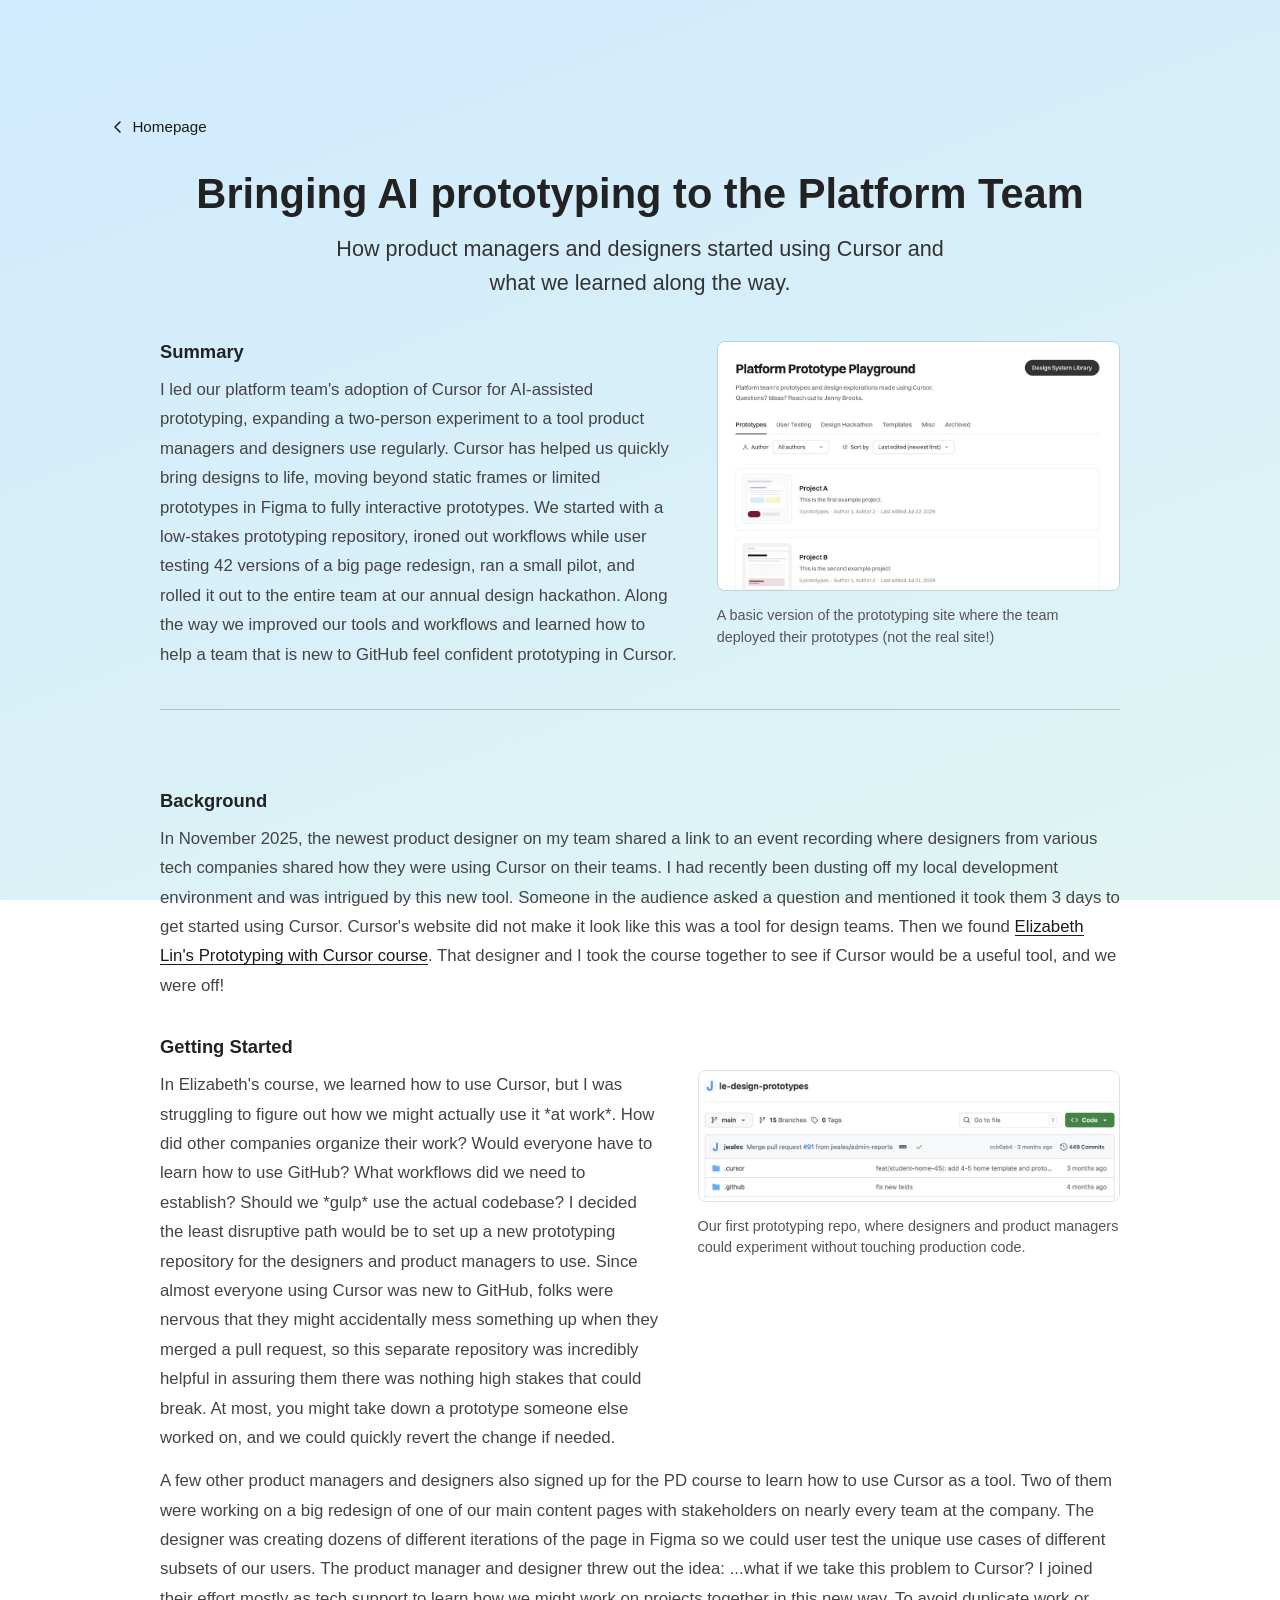
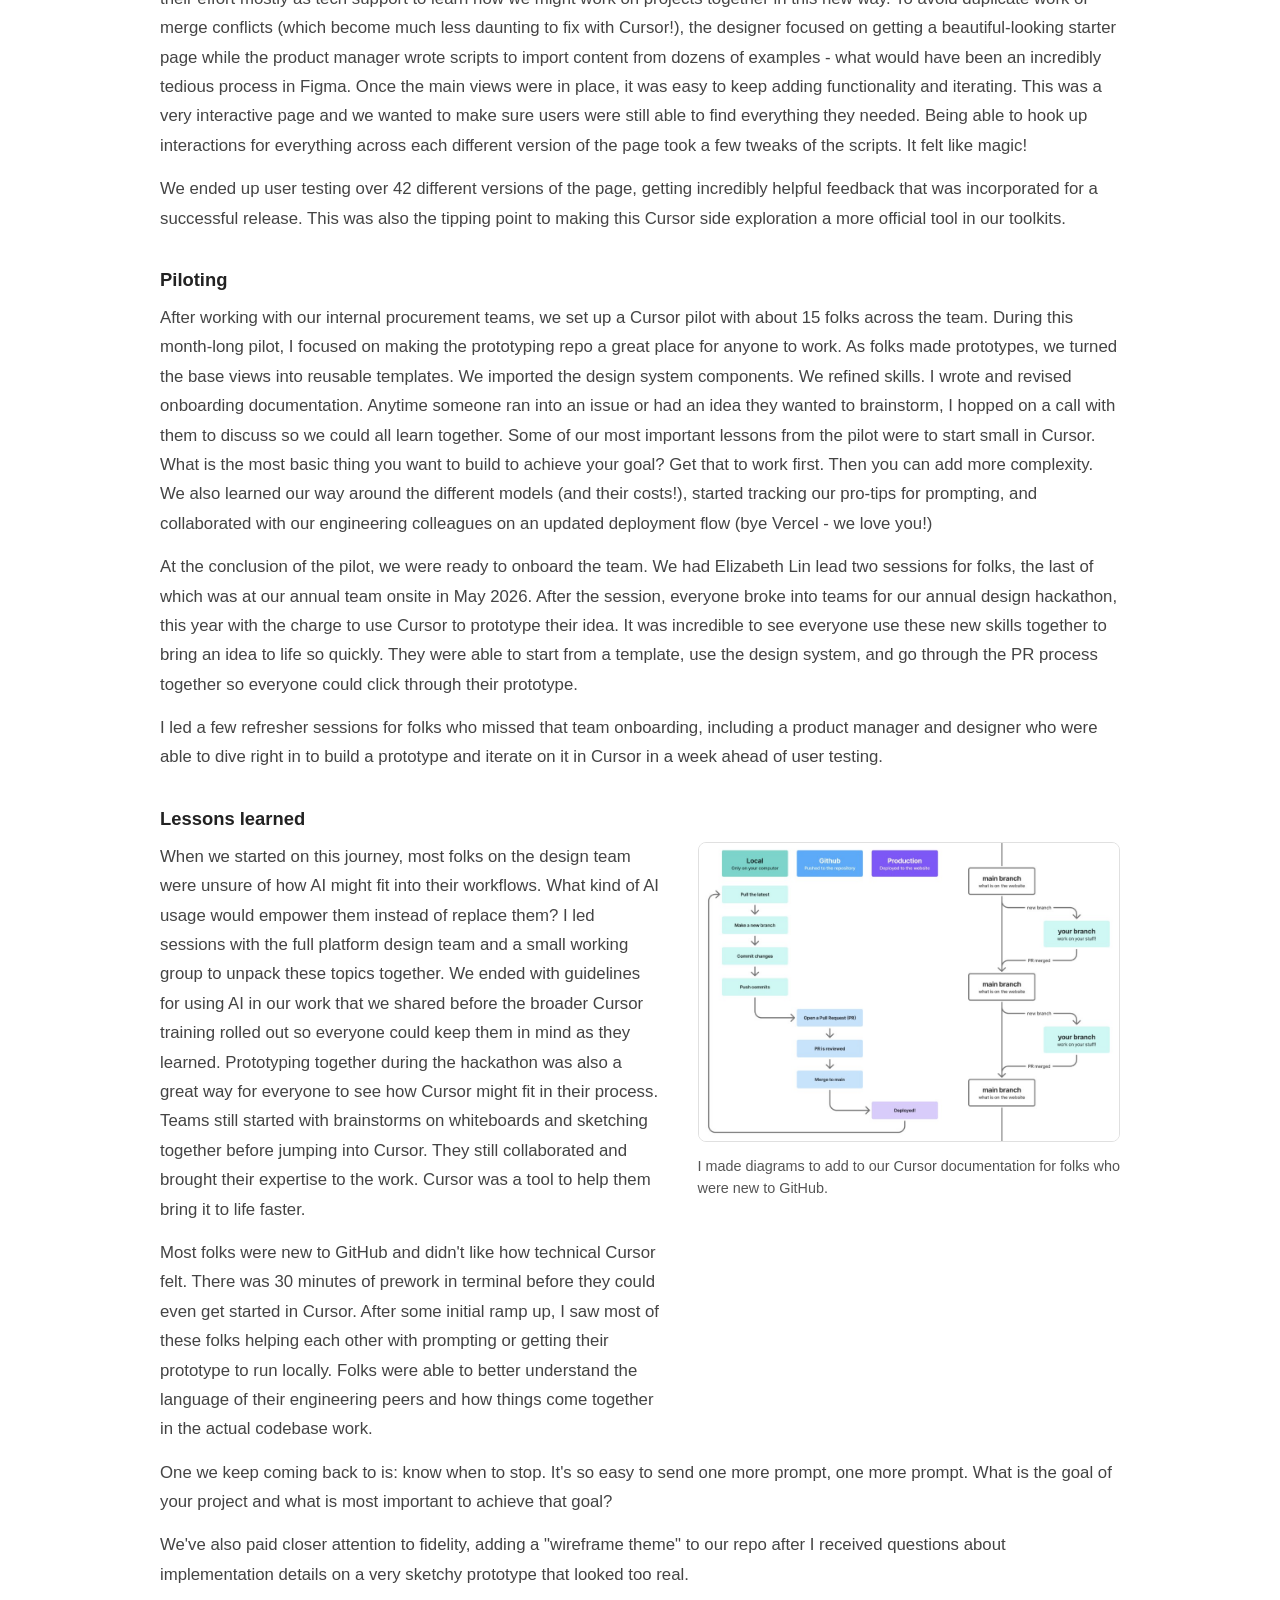
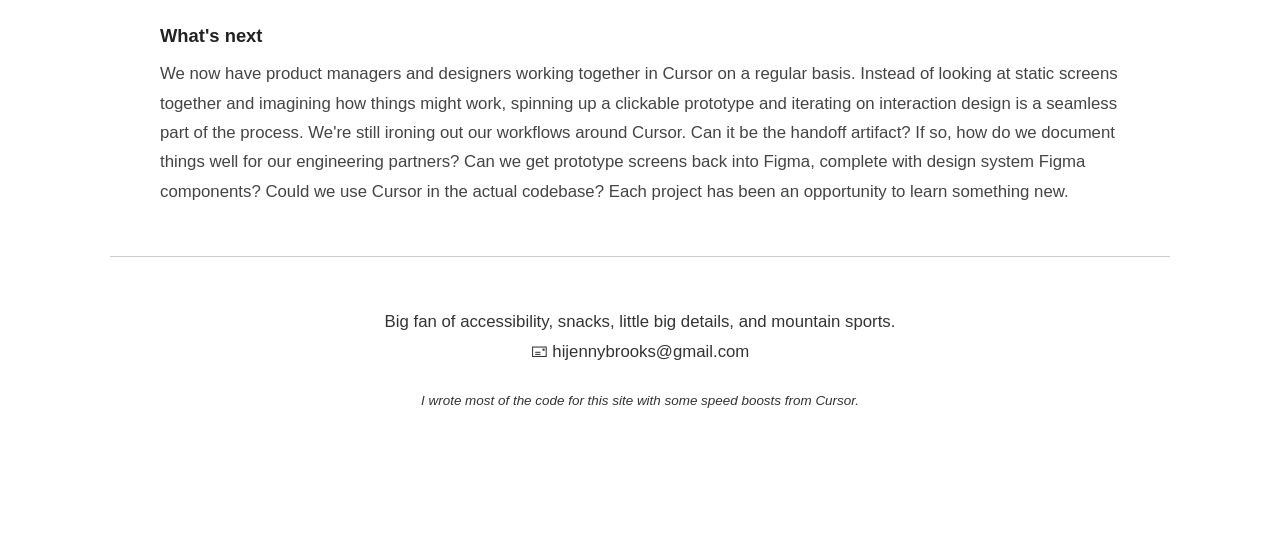
==== commit fb5941e9: "Add the Digital Card Sorts case study and group selected work on the homepage. Co-authored-by: Curso" ====
--- a/cursor-design-team.html
+++ b/cursor-design-team.html
@@ -127,9 +127,9 @@
       </div>
 
       <footer class="footer">
-        Big fan of accessibility, snacks, little big details, and mountain sports. ⛰️✨
-        <br />
-        You can gmail me at <strong>hijennybrooks</strong>.
+        <p>Big fan of accessibility, snacks, little big details, and mountain sports.</p>
+        <p>🖃 hijennybrooks@gmail.com</p>
+        <p class="footer-credit">I wrote most of the code for this site with some speed boosts from Cursor.</p>
       </footer>
     </main>
   </body>
--- a/stylesheets/stylesheet.css
+++ b/stylesheets/stylesheet.css
@@ -84,11 +84,28 @@
   background-size: 0 2px, 100% 2px;
 }
 
+.selected-work {
+  margin-top: 100px;
+}
+
+.selected-work-title {
+  font-size: 1.15rem;
+  font-weight: 600;
+  color: #222;
+  margin-bottom: 24px;
+}
+
+.selected-work-grid {
+  display: grid;
+  grid-template-columns: 1fr;
+  gap: 20px;
+}
+
 .case-study-card {
   display: flex;
   flex-direction: column;
   gap: 16px;
-  margin-top: 28px;
+  height: 100%;
   padding: 16px;
   border-radius: 12px;
   border: 1px solid rgba(0, 0, 0, 0.1);
@@ -143,6 +160,25 @@
   margin-top: 6px;
 }
 
+.case-study-card-tags {
+  display: flex;
+  flex-wrap: wrap;
+  gap: 6px;
+  margin-top: 12px;
+  padding: 0;
+  list-style: none;
+}
+
+.case-study-card-tags li {
+  font-size: 0.72rem;
+  font-weight: 500;
+  line-height: 1;
+  color: #2f5560;
+  background: rgba(109, 191, 181, 0.22);
+  border-radius: 999px;
+  padding: 5px 8px;
+}
+
 .footer {
   text-align: center;
   font-size: 105%;
@@ -153,6 +189,12 @@
   border-top: 1px solid rgba(0, 0, 0, 0.2);
 }
 
+.footer-credit {
+  font-size: 0.8em;
+  margin-top: 1.5em;
+  font-style: italic;
+}
+
 .footer strong {
   color: #222;
 }
@@ -195,6 +237,30 @@
 
 .article .intro {
   margin-bottom: 40px;
+}
+
+.article .subtitle {
+  max-width: 40rem;
+}
+
+.article-quote {
+  max-width: 38rem;
+  margin: 18px auto 0;
+}
+
+.article-quote p {
+  font-size: 1.2rem;
+  line-height: 1.6;
+  color: #333;
+}
+
+.article-quote footer {
+  margin-top: 12px;
+  font-size: 0.95rem;
+}
+
+.article-quote cite {
+  font-style: normal;
 }
 
 .article-hero {
@@ -414,282 +480,20 @@
   .section-description {
     font-size: 1.05rem;
   }
-}
-
-/* Platform Prototype Playground */
-
-.playground-body {
-  background: #fff;
-  display: block;
-  padding: 0;
-}
-
-.playground {
-  max-width: 960px;
-  margin: 0 auto;
-  padding: 48px 32px 64px;
-}
-
-.playground-header {
-  display: flex;
-  align-items: flex-start;
-  justify-content: space-between;
-  gap: 24px;
-  margin-bottom: 32px;
-}
-
-.playground-title {
-  font-size: 2rem;
-  font-weight: 700;
-  color: #1a1a1a;
-  margin-bottom: 14px;
-  text-align: left;
-  letter-spacing: -0.02em;
-}
-
-.playground-intro {
-  font-size: 0.95rem;
-  line-height: 1.55;
-  color: #555;
-  max-width: none;
-  margin: 0;
-}
-
-.playground-intro + .playground-intro {
-  margin-top: 2px;
-}
-
-.playground-dsl-btn {
-  flex-shrink: 0;
-  display: inline-flex;
-  align-items: center;
-  padding: 10px 18px;
-  border-radius: 999px;
-  background: #333;
-  color: #fff;
-  font-size: 0.9rem;
-  font-weight: 500;
-  white-space: nowrap;
-  background-image: none;
-  transition: background-color 200ms ease;
-}
-
-.playground-dsl-btn:hover {
-  background: #1a1a1a;
-  background-image: none;
-  background-size: auto;
-  color: #fff;
-}
-
-.playground-tabs {
-  display: flex;
-  flex-wrap: wrap;
-  gap: 4px 24px;
-  border-bottom: 1px solid #e0e0e0;
-  margin-bottom: 0;
-}
-
-.playground-tab {
-  appearance: none;
-  border: none;
-  background: none;
-  padding: 12px 0;
-  margin-bottom: -1px;
-  font-family: inherit;
-  font-size: 0.95rem;
-  font-weight: 500;
-  color: #666;
-  cursor: pointer;
-  border-bottom: 2px solid transparent;
-  transition: color 200ms ease, border-color 200ms ease;
-}
-
-.playground-tab:hover {
-  color: #1a1a1a;
-}
-
-.playground-tab.is-active {
-  color: #1a1a1a;
-  border-bottom-color: #1a1a1a;
-}
-
-.playground-toolbar {
-  display: flex;
-  flex-wrap: wrap;
-  align-items: center;
-  gap: 20px 32px;
-  padding: 14px 16px;
-}
-
-.playground-filter {
-  display: flex;
-  align-items: center;
-  gap: 10px;
-}
-
-.playground-filter-label {
-  display: inline-flex;
-  align-items: center;
-  gap: 6px;
-  font-size: 0.875rem;
-  font-weight: 500;
-  color: #444;
-}
-
-.playground-filter-icon {
-  color: #666;
-}
-
-.playground-select {
-  appearance: none;
-  font-family: inherit;
-  font-size: 0.875rem;
-  color: #333;
-  background: #fff url("data:image/svg+xml,%3Csvg xmlns='http://www.w3.org/2000/svg' width='12' height='12' viewBox='0 0 12 12' fill='none'%3E%3Cpath d='M3 4.5L6 7.5L9 4.5' stroke='%23666' stroke-width='1.25' stroke-linecap='round' stroke-linejoin='round'/%3E%3C/svg%3E") no-repeat right 12px center;
-  border: 1px solid #d8d8d8;
-  border-radius: 8px;
-  padding: 8px 32px 8px 12px;
-  cursor: pointer;
-}
-
-.playground-select:focus {
-  outline: 2px solid #6f1d3a;
-  outline-offset: 1px;
-}
-
-.playground-cards {
-  list-style: none;
-  display: flex;
-  flex-direction: column;
-  gap: 16px;
-  padding-top: 20px;
-}
-
-.playground-card {
-  display: flex;
-  gap: 20px;
-  padding: 16px;
-  border: 1px solid #e8e8e8;
-  border-radius: 12px;
-  background: #fff;
-  color: inherit;
-  text-decoration: none;
-  background-image: none;
-  transition:
-    border-color 200ms ease,
-    background-color 200ms ease,
-    box-shadow 200ms ease;
-}
-
-.playground-card:hover {
-  background: #fff;
-  background-image: none;
-  background-size: auto;
-  border-color: #ccc;
-  box-shadow: 0 2px 8px rgba(0, 0, 0, 0.06);
-}
-
-.playground-card-thumb {
-  flex-shrink: 0;
-  width: 120px;
-  height: 120px;
-  border-radius: 8px;
-  border: 1px solid #e0e0e0;
-  overflow: hidden;
-  background: #f0f0f0;
-}
-
-.playground-card-thumb img {
-  width: 100%;
-  height: 100%;
-  object-fit: cover;
-  object-position: top left;
-  display: block;
-}
-
-.playground-card-body {
-  flex: 1;
-  min-width: 0;
-  display: flex;
-  flex-direction: column;
-  justify-content: center;
-  gap: 6px;
-}
-
-.playground-card-title {
-  font-size: 1.05rem;
-  font-weight: 600;
-  color: #1a1a1a;
-  line-height: 1.35;
-}
-
-.playground-card-description {
-  font-size: 0.9rem;
-  line-height: 1.5;
-  color: #555;
-}
-
-.playground-card-meta {
-  font-size: 0.8rem;
-  color: #888;
-  margin-top: 4px;
-}
-
-.playground-empty {
-  padding: 48px 16px;
-  text-align: center;
-  font-size: 0.95rem;
-  color: #888;
+
+  .selected-work-title {
+    font-size: 1.3rem;
+  }
+}
+
+@media (min-width: 800px) {
+  .selected-work-grid {
+    grid-template-columns: 1fr 1fr 1fr;
+    gap: 24px;
+  }
 }
 
 @media (max-width: 680px) {
-  .playground {
-    padding: 32px 20px 48px;
-  }
-
-  .playground-header {
-    flex-direction: column;
-    align-items: stretch;
-  }
-
-  .playground-dsl-btn {
-    align-self: flex-start;
-  }
-
-  .playground-tabs {
-    gap: 0 16px;
-  }
-
-  .playground-tab {
-    font-size: 0.875rem;
-    padding: 10px 0;
-  }
-
-  .playground-toolbar {
-    flex-direction: column;
-    align-items: stretch;
-    gap: 12px;
-  }
-
-  .playground-filter {
-    flex-direction: column;
-    align-items: stretch;
-    gap: 6px;
-  }
-
-  .playground-select {
-    width: 100%;
-  }
-
-  .playground-card {
-    flex-direction: column;
-  }
-
-  .playground-card-thumb {
-    width: 100%;
-    height: 160px;
-  }
-
   .card {
     padding: 36px 24px;
   }
@@ -710,6 +514,10 @@
     margin-top: 40px;
   }
 
+  .selected-work {
+    margin-top: 40px;
+  }
+
   .footer {
     margin-top: 40px;
   }
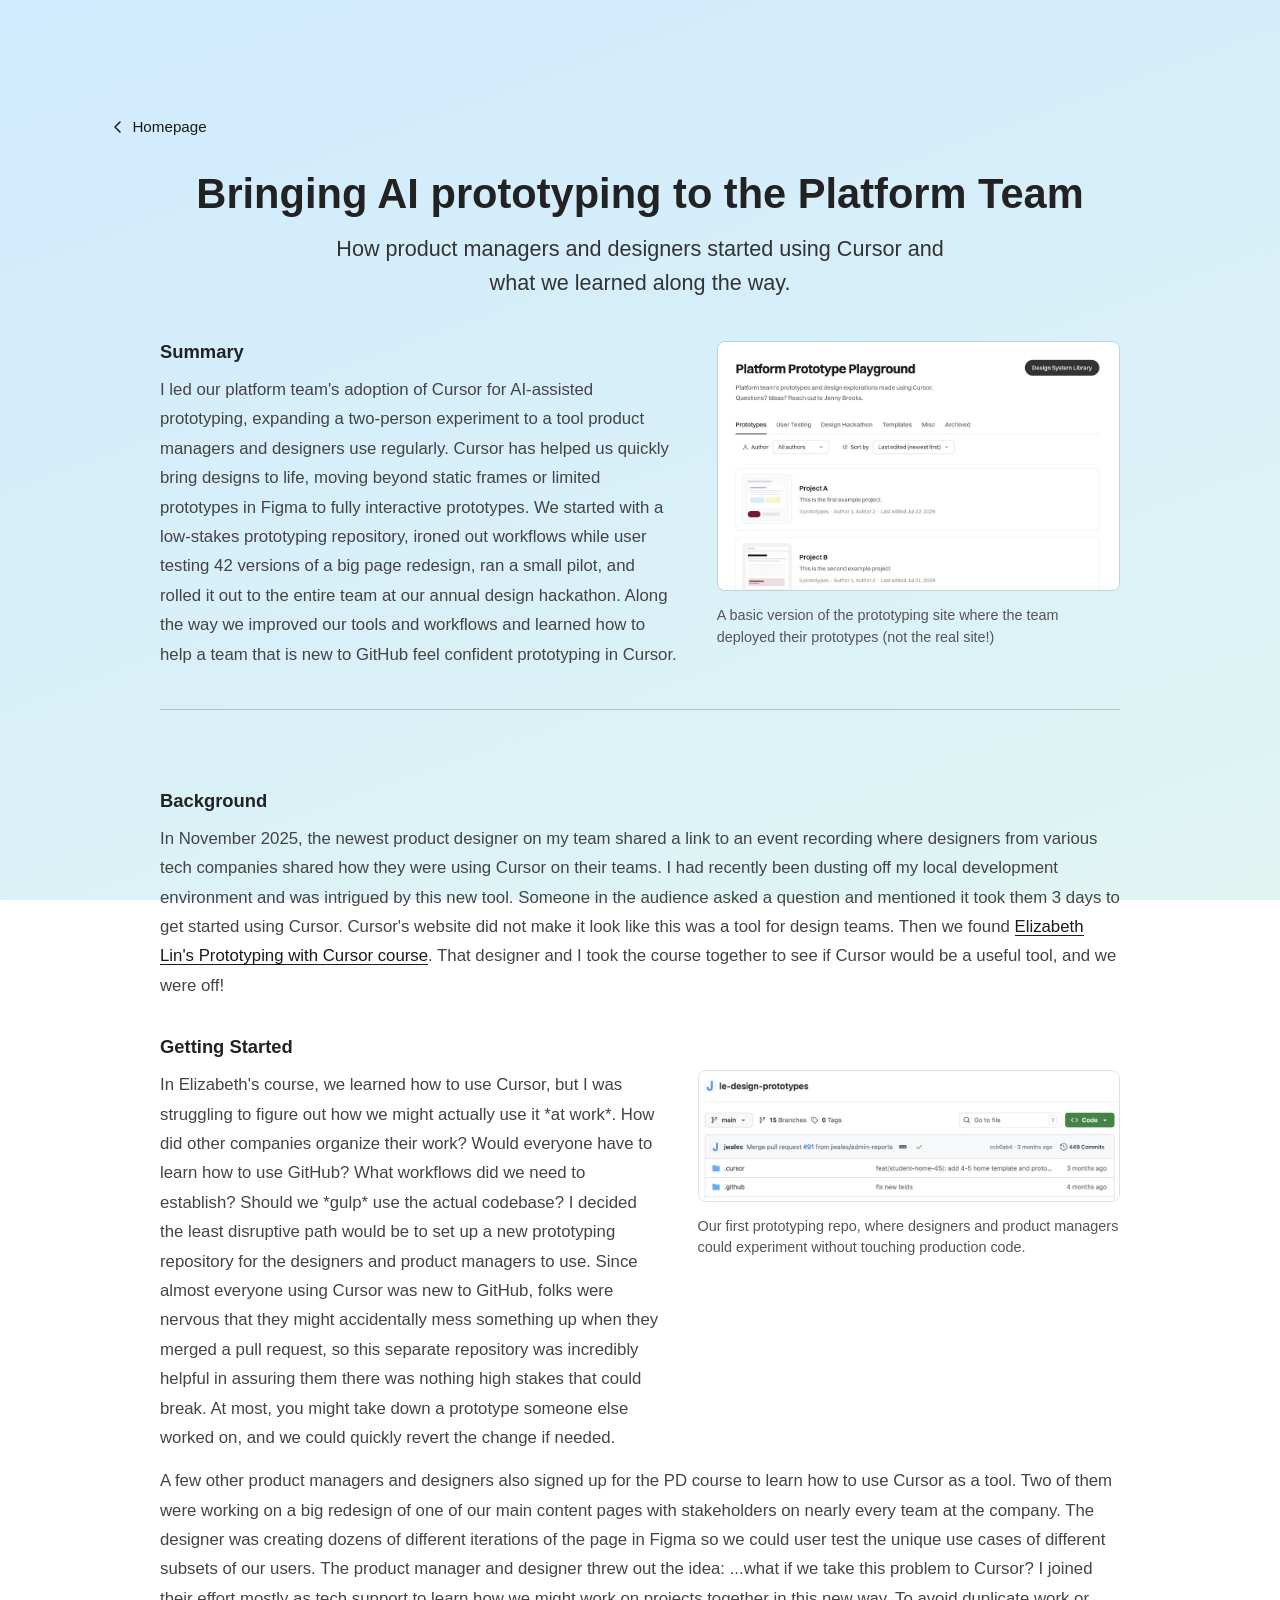
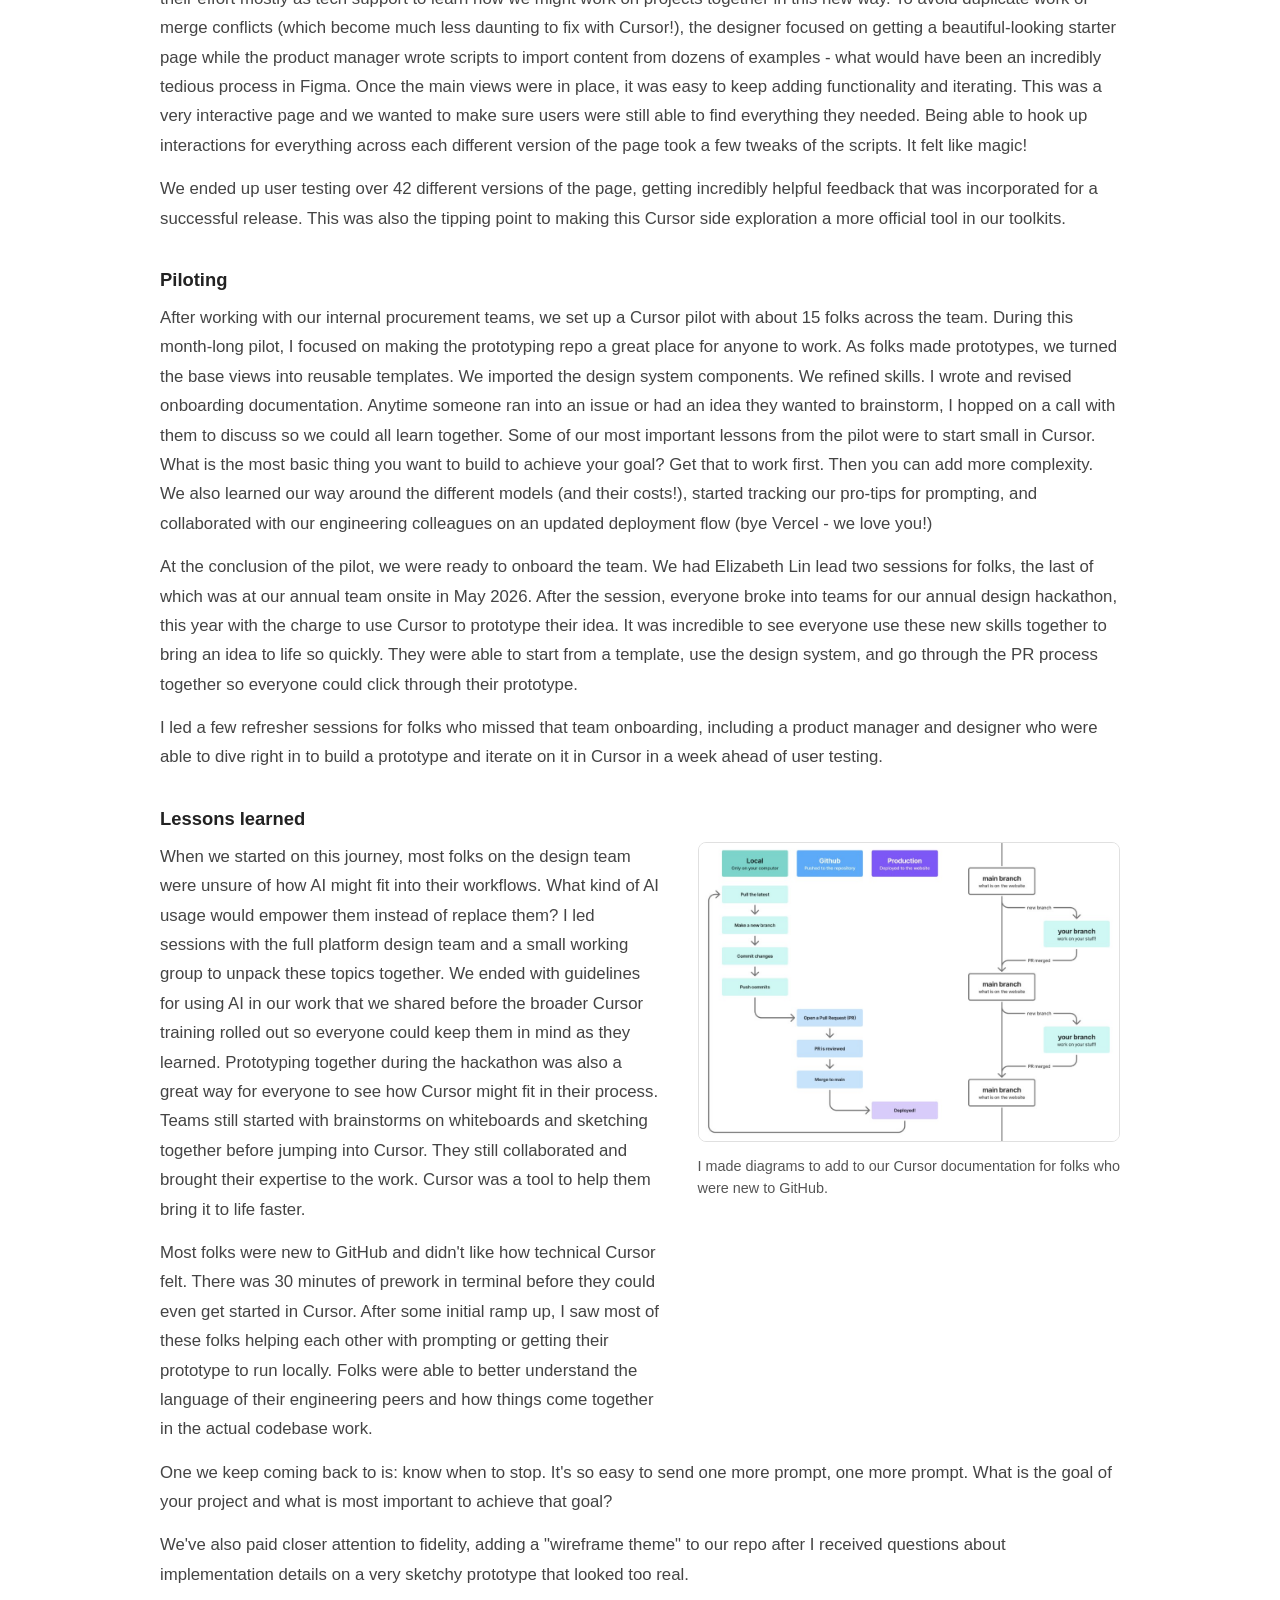
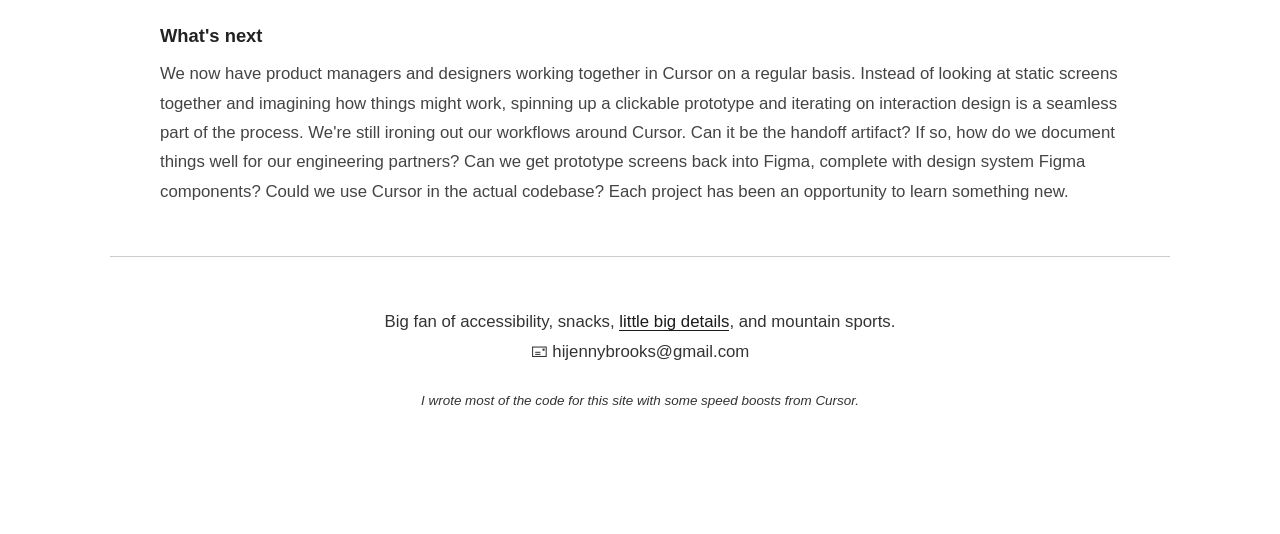
==== commit bbb1ad03: "Add a Little Big Details gallery and expand the card sorts case study. Co-authored-by: Cursor <curso" ====
--- a/cursor-design-team.html
+++ b/cursor-design-team.html
@@ -127,7 +127,7 @@
       </div>
 
       <footer class="footer">
-        <p>Big fan of accessibility, snacks, little big details, and mountain sports.</p>
+        <p>Big fan of accessibility, snacks, <a href="/little-big-details.html">little big details</a>, and mountain sports.</p>
         <p>🖃 hijennybrooks@gmail.com</p>
         <p class="footer-credit">I wrote most of the code for this site with some speed boosts from Cursor.</p>
       </footer>
--- a/stylesheets/stylesheet.css
+++ b/stylesheets/stylesheet.css
@@ -244,19 +244,23 @@
 }
 
 .article-quote {
-  max-width: 38rem;
-  margin: 18px auto 0;
-}
-
-.article-quote p {
-  font-size: 1.2rem;
+  margin: 28px 0 0;
+  padding-left: 18px;
+  border-left: 3px solid #6dbfb5;
+}
+
+.article-summary .article-quote p {
+  font-size: 1.12rem;
   line-height: 1.6;
-  color: #333;
+  font-style: italic;
+  color: #222;
 }
 
 .article-quote footer {
   margin-top: 12px;
-  font-size: 0.95rem;
+  font-size: 0.9rem;
+  font-style: normal;
+  color: #555;
 }
 
 .article-quote cite {
@@ -393,6 +397,107 @@
   font-size: 0.9rem;
   line-height: 1.5;
   color: #555;
+}
+
+.gallery .intro {
+  margin-bottom: 12px;
+}
+
+.gallery-hint {
+  margin-bottom: 28px;
+  text-align: center;
+  font-size: 0.95rem;
+  color: #555;
+}
+
+.gallery:not(:has(.detail)) .gallery-hint {
+  display: none;
+}
+
+.js .hover-gif {
+  opacity: 0;
+}
+
+.detail-grid {
+  display: grid;
+  grid-template-columns: 1fr;
+  gap: 20px;
+}
+
+.detail {
+  display: flex;
+  flex-direction: column;
+  margin: 0;
+  padding: 16px;
+  border-radius: 12px;
+  border: 1px solid rgba(0, 0, 0, 0.1);
+  background: rgba(255, 255, 255, 0.55);
+  transition:
+    border-color 200ms ease,
+    background-color 200ms ease,
+    transform 200ms ease;
+}
+
+.detail:hover,
+.detail:focus-within {
+  background: rgba(255, 255, 255, 0.85);
+  border-color: rgba(77, 174, 217, 0.55);
+  transform: translateY(-2px);
+}
+
+.detail-media {
+  display: block;
+  width: 100%;
+  margin: 0;
+  padding: 0;
+  border-radius: 8px;
+  border: 1px solid rgba(0, 0, 0, 0.08);
+  background: #fff;
+  overflow: hidden;
+  cursor: pointer;
+  font: inherit;
+  color: inherit;
+  line-height: 0;
+  touch-action: manipulation;
+}
+
+.detail-media:focus {
+  outline: none;
+}
+
+.detail-media:focus-visible {
+  outline: 2px solid #145a6b;
+  outline-offset: 3px;
+}
+
+.detail img,
+.detail-canvas {
+  width: 100%;
+  height: auto;
+  display: block;
+  border-radius: 8px;
+}
+
+.detail > img {
+  border: 1px solid rgba(0, 0, 0, 0.08);
+}
+
+.detail figcaption {
+  margin-top: 12px;
+  font-size: 0.95rem;
+  line-height: 1.5;
+  color: #444;
+}
+
+@media (prefers-reduced-motion: reduce) {
+  .detail {
+    transition: none;
+  }
+
+  .detail:hover,
+  .detail:focus-within {
+    transform: none;
+  }
 }
 
 @media (min-width: 900px) {
@@ -491,6 +596,17 @@
     grid-template-columns: 1fr 1fr 1fr;
     gap: 24px;
   }
+
+  .detail-grid {
+    grid-template-columns: 1fr 1fr;
+    gap: 24px;
+  }
+}
+
+@media (min-width: 1280px) {
+  .detail-grid {
+    grid-template-columns: 1fr 1fr 1fr;
+  }
 }
 
 @media (max-width: 680px) {
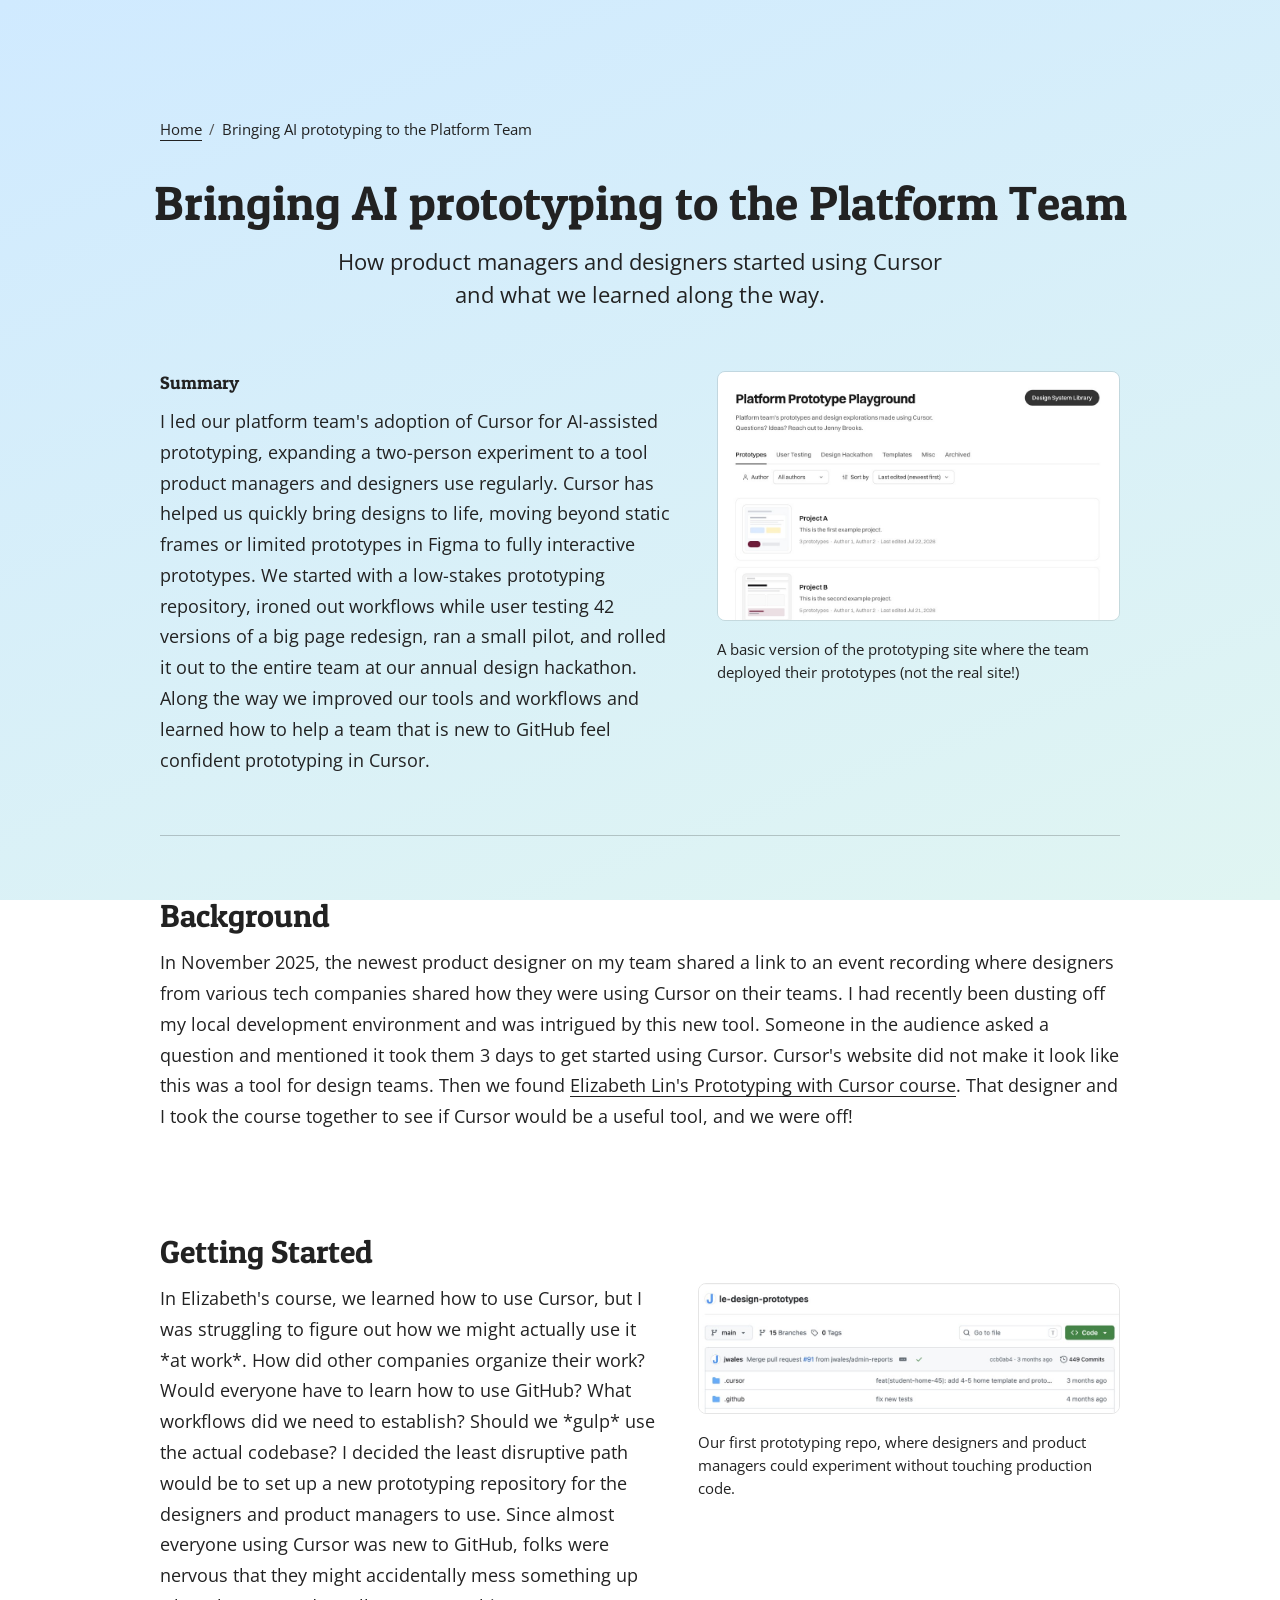
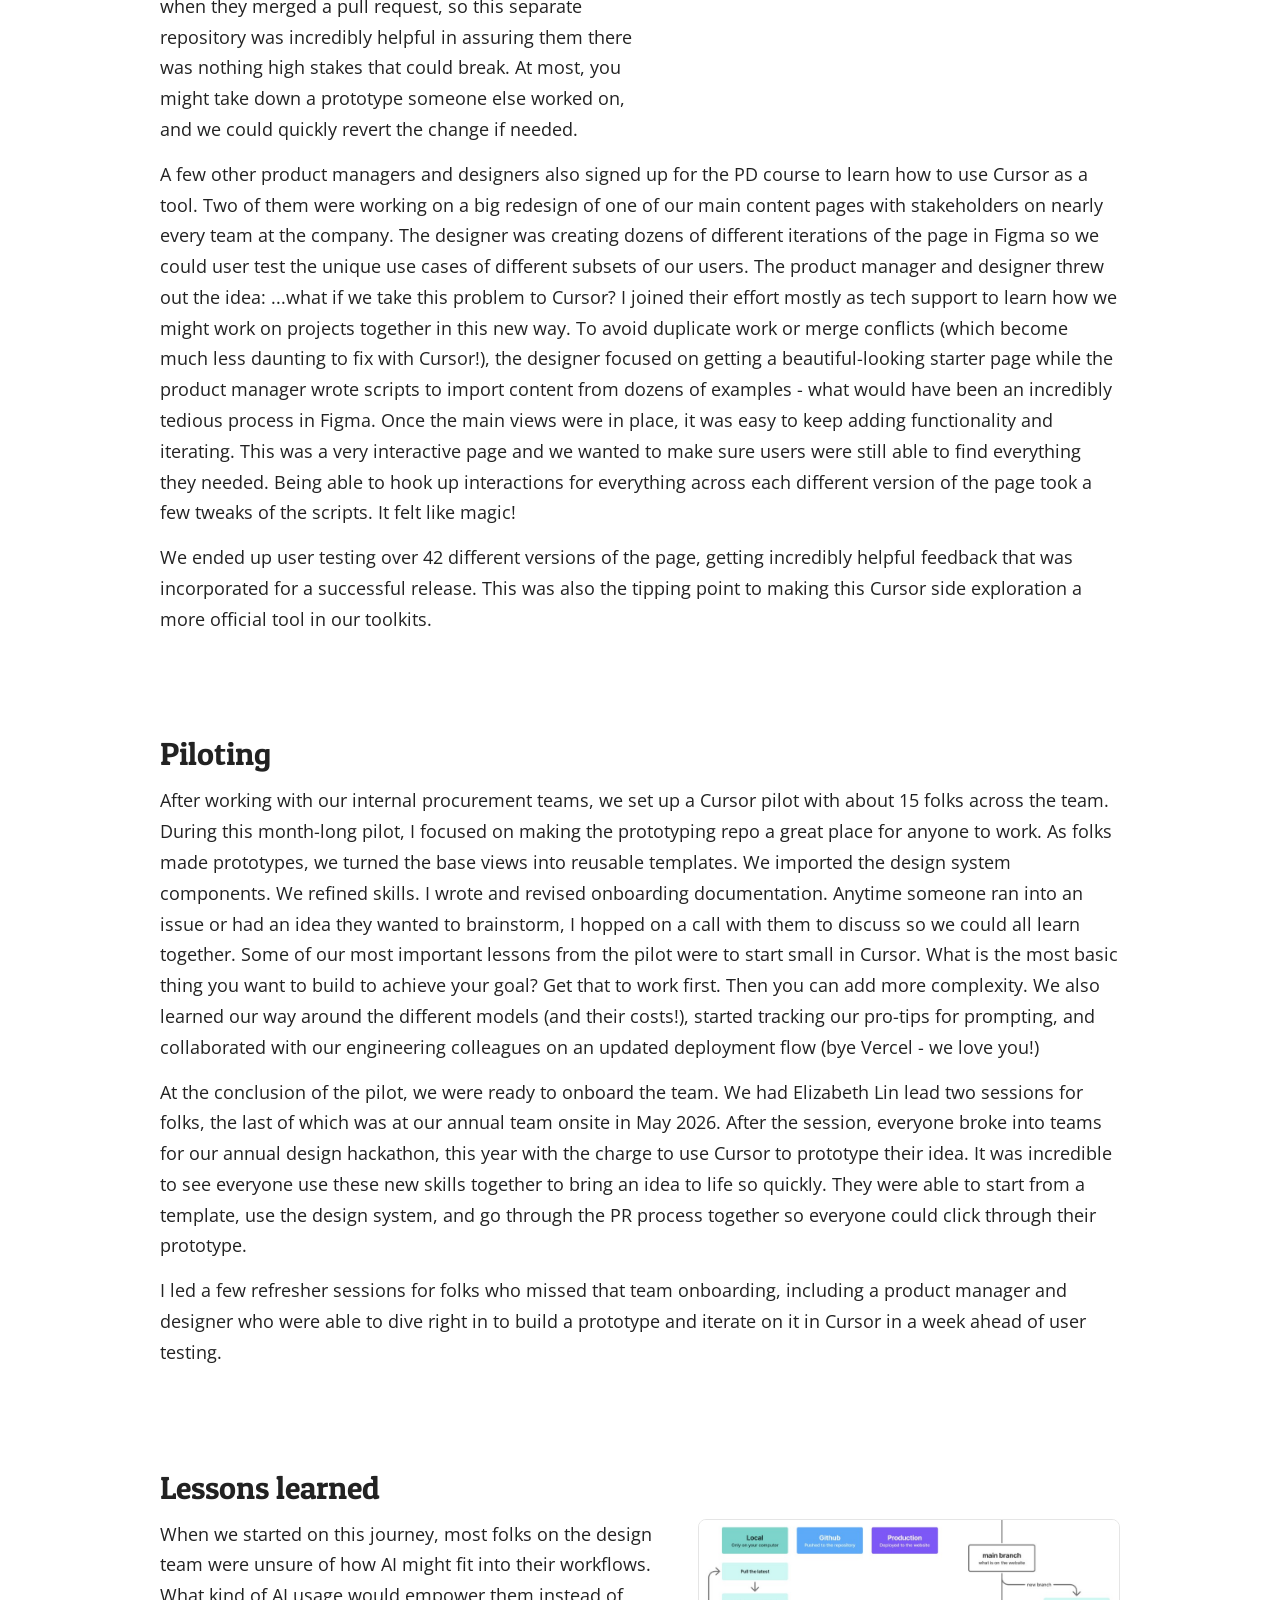
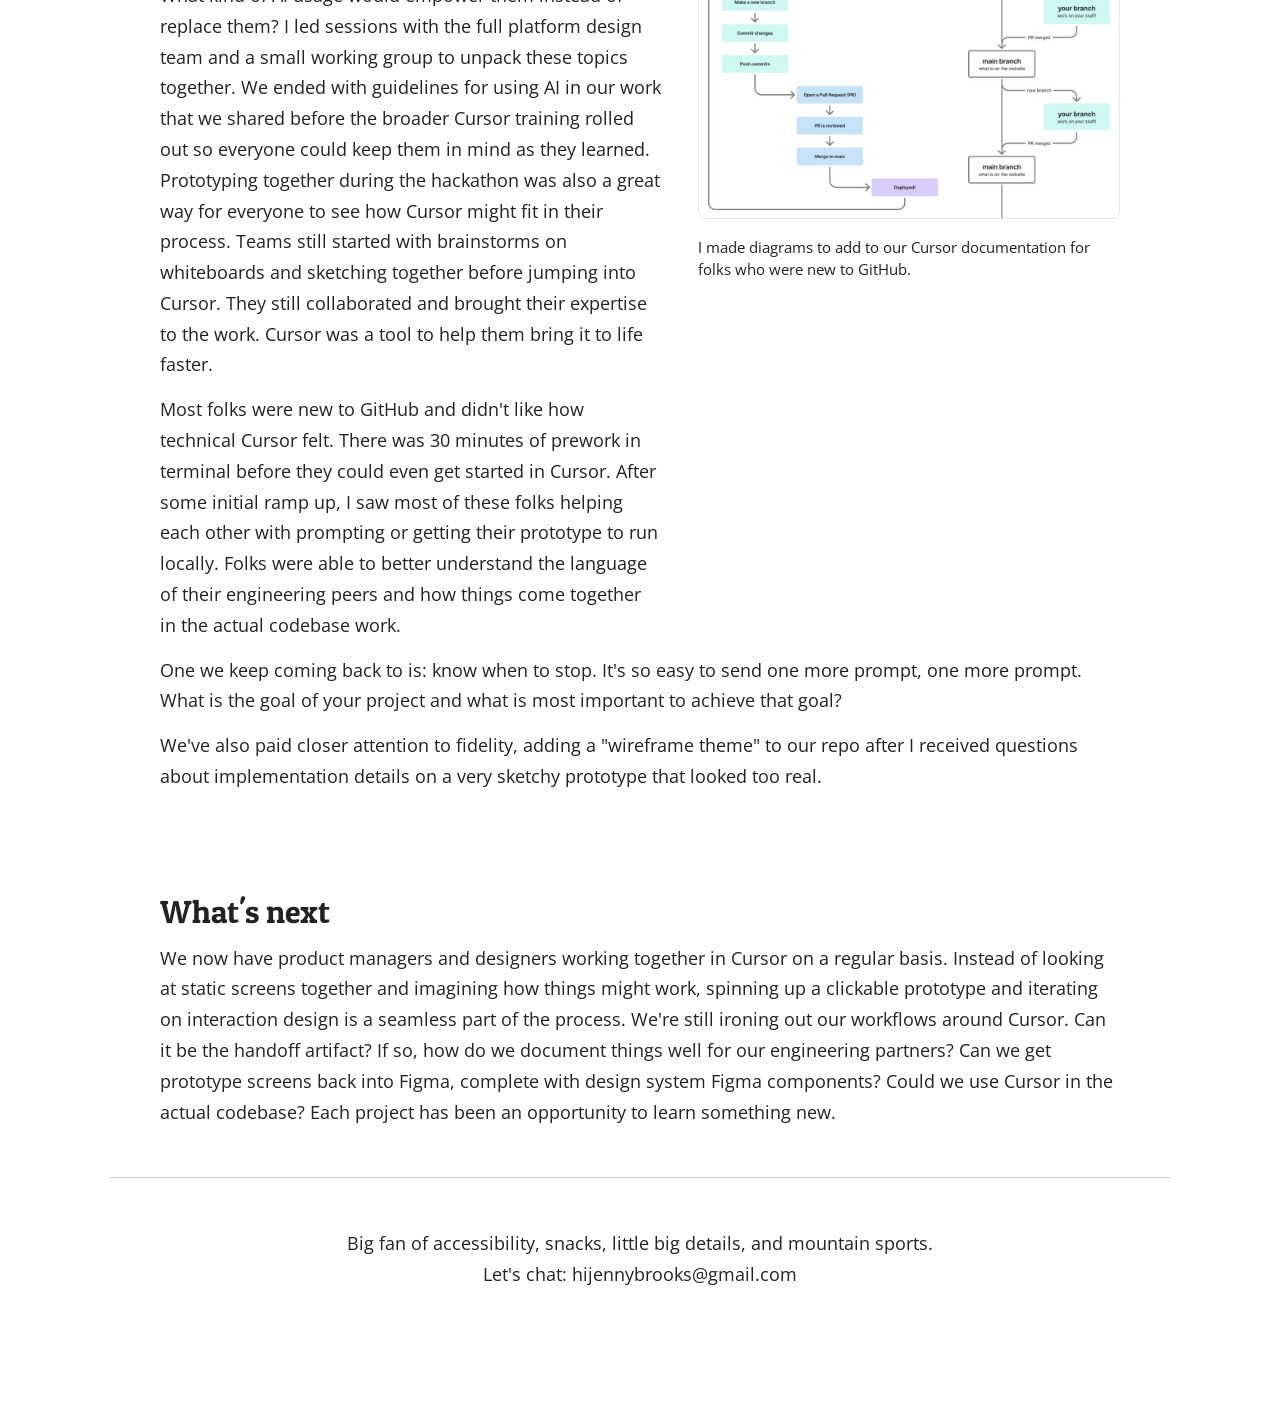
==== commit f9159a1c: "Add teacher dashboard case study and refresh site typography, breadcrumbs, and article layout. Co-au" ====
--- a/cursor-design-team.html
+++ b/cursor-design-team.html
@@ -5,12 +5,19 @@
     <title>Bringing AI prototyping to the Platform Team — Jenny Brooks</title>
     <meta name="viewport" content="width=device-width, initial-scale=1">
     <meta name="description" content="How product managers and designers started using Cursor on the platform team—and what we learned along the way.">
-    <link href="https://api.fontshare.com/v2/css?f[]=switzer@400,500,600,700&display=swap" rel="stylesheet">
+    <link rel="preconnect" href="https://fonts.googleapis.com">
+    <link rel="preconnect" href="https://fonts.gstatic.com" crossorigin>
+    <link href="https://fonts.googleapis.com/css2?family=Open+Sans:ital,wght@0,400;0,500;0,600;0,700;1,400&family=Patua+One&display=swap" rel="stylesheet">
     <link rel="stylesheet" type="text/css" href="stylesheets/stylesheet.css" media="screen">
   </head>
   <body>
     <main class="card article">
-      <p class="article-back"><a href="/"><svg class="article-back-icon" width="16" height="16" viewBox="0 0 16 16" fill="none" aria-hidden="true"><path d="M10 3L5 8L10 13" stroke="currentColor" stroke-width="1.5" stroke-linecap="round" stroke-linejoin="round"/></svg>Homepage</a></p>
+      <nav class="breadcrumbs" aria-label="Breadcrumb">
+        <ol>
+          <li><a href="/">Home</a></li>
+          <li aria-current="page">Bringing AI prototyping to the Platform Team</li>
+        </ol>
+      </nav>
       <header class="intro">
         <h1>Bringing AI prototyping to the Platform Team</h1>
         <p class="subtitle">How product managers and designers started using Cursor and what we learned along the way.</p>
@@ -127,9 +134,8 @@
       </div>
 
       <footer class="footer">
-        <p>Big fan of accessibility, snacks, <a href="/little-big-details.html">little big details</a>, and mountain sports.</p>
-        <p>🖃 hijennybrooks@gmail.com</p>
-        <p class="footer-credit">I wrote most of the code for this site with some speed boosts from Cursor.</p>
+        <p>Big fan of accessibility, snacks, little big details, and mountain sports.</p>
+        <p>Let's chat: hijennybrooks@gmail.com</p>
       </footer>
     </main>
   </body>
--- a/stylesheets/stylesheet.css
+++ b/stylesheets/stylesheet.css
@@ -1,3 +1,41 @@
+:root {
+  --ink: #222;
+  --muted: #555;
+  --blue: #4daed9;
+  --teal: #6dbfb5;
+  --teal-deep: #145a6b;
+
+  --surface: rgb(255 255 255 / 55%);
+  --surface-hover: rgb(255 255 255 / 85%);
+  --border: rgb(0 0 0 / 10%);
+  --border-strong: rgb(0 0 0 / 20%);
+  --border-hover: rgb(77 174 217 / 55%);
+
+  --font: "Open Sans", "Helvetica Neue", Helvetica, Arial, sans-serif;
+  --font-heading: "Patua One", Georgia, "Times New Roman", serif;
+  --text-xs: 0.75rem;
+  --text-sm: 0.95rem;
+  --text-md: 1.05rem;
+  --text-body: 1.1rem;
+  --text-heading: 1.15rem;
+  --text-lead: 1.3rem;
+  --text-h2: 2rem;
+  --text-h1: 3rem;
+  --leading: 1.75;
+  --leading-snug: 1.5;
+  --leading-tight: 1.35;
+
+  --radius: 12px;
+  --radius-sm: 8px;
+  --radius-pill: 999px;
+  --page-spacing: 60px;
+  --page-spacing-large: 100px;
+
+  --ease: 200ms ease;
+  --ease-slow: 400ms ease;
+  --lift: translateY(-2px);
+}
+
 * {
   box-sizing: border-box;
   margin: 0;
@@ -5,7 +43,8 @@
 }
 
 body {
-  font-family: "Switzer", "Helvetica Neue", Helvetica, Arial, sans-serif;
+  font-family: var(--font);
+  color: var(--ink);
   background: linear-gradient(160deg, #d0eaff 0%, #e0f5f2 100%);
   background-attachment: fixed;
   min-height: 100vh;
@@ -16,6 +55,39 @@
   -moz-osx-font-smoothing: grayscale;
 }
 
+a {
+  color: inherit;
+  text-decoration: none;
+}
+
+a:not(.case-study-card) {
+  background-image:
+    linear-gradient(currentColor, currentColor),
+    linear-gradient(90deg, var(--blue), var(--teal));
+  background-size: 100% 1px, 0 1px;
+  background-position: 100% 100%, 0 100%;
+  background-repeat: no-repeat;
+  transition: background-size var(--ease-slow);
+}
+
+a:not(.case-study-card):hover {
+  background-size: 0 2px, 100% 2px;
+}
+
+h1, h2 {
+  font-family: var(--font-heading);
+  font-weight: 400;
+}
+
+h1 {
+  font-size: var(--text-h1);
+  margin-bottom: 14px;
+}
+
+h2 {
+  font-size: var(--text-h2);
+}
+
 .card {
   max-width: 820px;
   width: 100%;
@@ -27,23 +99,22 @@
   margin-bottom: 56px;
 }
 
-h1 {
-  font-size: 200%;
-  font-weight: 700;
-  color: #222;
-  margin-bottom: 14px;
-}
-
 .subtitle {
-  font-size: 1.3rem;
-  color: #333;
-  line-height: 1.6;
-  max-width: 460px;
+  font-size: var(--text-lead);
+  line-height: var(--leading-snug);
+  max-width: 800px;
   margin: 0 auto;
 }
 
-.section + .section {
-  margin-top: 100px;
+.subtitle div + div {
+  margin-top: 14px;
+}
+
+/* Home */
+
+.section + .section,
+.selected-work {
+  margin-top: var(--page-spacing-large);
 }
 
 .section-image {
@@ -55,43 +126,27 @@
   margin-top: 20px;
 }
 
+.section-title,
+.article-part-title {
+  font-size: var(--text-heading);
+}
+
 .section-title {
-  font-size: 1.15rem;
   font-weight: 600;
-  color: #222
+}
+
+.section-description,
+.article-summary p,
+.article-section p {
+  font-size: var(--text-body);
+  line-height: var(--leading);
 }
 
 .section-description {
-  font-size: 1.05rem;
-  line-height: 1.75;
-  color: #444;
   margin-top: 10px;
 }
 
-a {
-  color: #1a1a1a;
-  text-decoration: none;
-  background:
-    linear-gradient(currentColor, currentColor),
-    linear-gradient(90deg, #4daed9, #6dbfb5);
-  background-size: 100% 1px, 0 1px;
-  background-position: 100% 100%, 0 100%;
-  background-repeat: no-repeat;
-  transition: background-size 400ms ease;
-}
-
-a:hover {
-  background-size: 0 2px, 100% 2px;
-}
-
-.selected-work {
-  margin-top: 100px;
-}
-
 .selected-work-title {
-  font-size: 1.15rem;
-  font-weight: 600;
-  color: #222;
   margin-bottom: 24px;
 }
 
@@ -101,30 +156,40 @@
   gap: 20px;
 }
 
-.case-study-card {
+.case-study-card,
+.detail {
   display: flex;
   flex-direction: column;
+  padding: 16px;
+  border: 1px solid var(--border);
+  border-radius: var(--radius);
+  background: var(--surface);
+  transition:
+    border-color var(--ease),
+    background-color var(--ease),
+    transform var(--ease);
+}
+
+.case-study-card {
   gap: 16px;
   height: 100%;
-  padding: 16px;
-  border-radius: 12px;
-  border: 1px solid rgba(0, 0, 0, 0.1);
-  background: rgba(255, 255, 255, 0.55);
-  color: inherit;
-  text-decoration: none;
-  background-image: none;
-  transition:
-    border-color 200ms ease,
-    background-color 200ms ease,
-    transform 200ms ease;
-}
-
-.case-study-card:hover {
-  background: rgba(255, 255, 255, 0.85);
-  background-image: none;
-  background-size: auto;
-  border-color: rgba(77, 174, 217, 0.55);
-  transform: translateY(-2px);
+}
+
+.case-study-card:hover,
+.detail:hover,
+.detail:focus-within {
+  background: var(--surface-hover);
+  border-color: var(--border-hover);
+  transform: var(--lift);
+}
+
+.case-study-card-image,
+.article-image,
+.article-video,
+.detail-media,
+.detail > img {
+  border: 1px solid var(--border);
+  border-radius: var(--radius-sm);
 }
 
 .case-study-card-image {
@@ -132,135 +197,95 @@
   aspect-ratio: 16 / 10;
   object-fit: cover;
   object-position: top left;
-  border-radius: 8px;
-  border: 1px solid rgba(0, 0, 0, 0.08);
   display: block;
 }
 
-.case-study-card-label {
-  font-size: 0.75rem;
+.case-study-card-title {
+  font-size: var(--text-md);
   font-weight: 600;
-  letter-spacing: 0.06em;
-  text-transform: uppercase;
-  color: #555;
-  margin-bottom: 8px;
-}
-
-.case-study-card-title {
-  font-size: 1.05rem;
-  font-weight: 600;
-  color: #222;
-  line-height: 1.35;
+  line-height: var(--leading-tight);
 }
 
 .case-study-card-description {
-  font-size: 0.95rem;
-  line-height: 1.55;
-  color: #555;
+  font-size: var(--text-sm);
+  line-height: var(--leading-snug);
+  color: var(--ink);
   margin-top: 6px;
 }
 
-.case-study-card-tags {
+
+
+.footer {
+  text-align: center;
+  font-size: var(--text-body);
+  line-height: var(--leading);
+  margin-top: 50px;
+  padding-top: 50px;
+  border-top: 1px solid var(--border-strong);
+}
+
+/* Article */
+
+.breadcrumbs {
+  margin-bottom: 32px;
+  font-size: var(--text-sm);
+  line-height: var(--leading-snug);
+}
+
+.breadcrumbs ol {
   display: flex;
   flex-wrap: wrap;
-  gap: 6px;
-  margin-top: 12px;
-  padding: 0;
+  align-items: baseline;
+  gap: 0.45em;
   list-style: none;
 }
 
-.case-study-card-tags li {
-  font-size: 0.72rem;
-  font-weight: 500;
-  line-height: 1;
-  color: #2f5560;
-  background: rgba(109, 191, 181, 0.22);
-  border-radius: 999px;
-  padding: 5px 8px;
-}
-
-.footer {
-  text-align: center;
-  font-size: 105%;
-  line-height: 1.75em;
-  color: #333;
-  margin-top: 50px;
-  padding-top: 50px;
-  border-top: 1px solid rgba(0, 0, 0, 0.2);
-}
-
-.footer-credit {
-  font-size: 0.8em;
-  margin-top: 1.5em;
-  font-style: italic;
-}
-
-.footer strong {
-  color: #222;
-}
-
-.article-back {
-  margin-bottom: 32px;
-  font-size: 0.95rem;
-}
-
-.article-back a {
+.breadcrumbs li {
   display: inline-flex;
-  align-items: center;
-  gap: 6px;
-  background: none;
-  transition: color 200ms ease;
-}
-
-.article-back a:hover {
-  background: none;
-  color: #145a6b;
-}
-
-.article-back-icon {
-  flex-shrink: 0;
-  transition: transform 200ms ease;
-}
-
-.article-back a:hover .article-back-icon {
-  transform: translateX(-3px);
-}
-
-.article-label {
-  font-size: 0.85rem;
-  font-weight: 600;
-  letter-spacing: 0.06em;
-  text-transform: uppercase;
-  color: #555;
-  margin-bottom: 12px;
+  align-items: baseline;
+  gap: 0.45em;
+  color: var(--ink);
+}
+
+.breadcrumbs li:not(:last-child)::after {
+  content: "/";
+  color: var(--muted);
+}
+
+.breadcrumbs [aria-current="page"] {
+  color: var(--ink);
 }
 
 .article .intro {
-  margin-bottom: 40px;
+  margin-bottom: var(--page-spacing);
 }
 
 .article .subtitle {
   max-width: 40rem;
+}
+
+.article-part-title,
+.article-section h2 {
+  margin-bottom: 12px;
 }
 
 .article-quote {
   margin: 28px 0 0;
   padding-left: 18px;
-  border-left: 3px solid #6dbfb5;
+  border-left: 3px solid var(--teal);
 }
 
 .article-summary .article-quote p {
-  font-size: 1.12rem;
-  line-height: 1.6;
+  font-size: var(--text-heading);
+  line-height: var(--leading);
   font-style: italic;
-  color: #222;
 }
 
 .article-quote footer {
   margin-top: 12px;
-  font-size: 0.9rem;
+  font-size: var(--text-sm);
   font-style: normal;
-  color: #555;
+  color: var(--muted);
 }
 
 .article-quote cite {
@@ -271,9 +296,13 @@
   display: flex;
   flex-direction: column;
   gap: 28px;
-  margin-bottom: 40px;
-  padding-bottom: 40px;
-  border-bottom: 1px solid rgba(0, 0, 0, 0.2);
+  padding-bottom: var(--page-spacing);
+  border-bottom: 1px solid var(--border-strong);
+}
+
+.article-hero:not(:has(> .article-figure)) {
+  padding-bottom: 0;
+  border-bottom: none;
 }
 
 .article-hero .article-summary {
@@ -281,36 +310,27 @@
   margin: 0;
 }
 
-.article-hero .article-figure {
-  margin: 0;
-}
-
-.article-part-title {
-  font-size: 1.15rem;
-  font-weight: 600;
-  color: #222;
-  margin-bottom: 12px;
-}
-
 .article-summary {
   max-width: 640px;
   margin: 0 auto;
 }
 
-.article-summary p {
-  font-size: 1.05rem;
-  line-height: 1.75;
-  color: #444;
-}
-
-.article-summary p + p {
+.article-summary p + p,
+.article-section p + p,
+.article-split-text p + p,
+.article-split + p,
+.article-split + .article-split {
   margin-top: 14px;
 }
 
 .article-body {
   max-width: 640px;
   margin: 0 auto;
-  padding-top: 40px;
+  padding-top: var(--page-spacing);
+}
+
+.article-section + .article-section {
+  margin-top: var(--page-spacing-large);
 }
 
 .article-split {
@@ -320,68 +340,42 @@
   margin-top: 4px;
 }
 
-.article-split-text p + p {
-  margin-top: 14px;
-}
-
 .article-split-text {
   min-width: 0;
 }
 
+.article-hero .article-figure,
 .article-split .article-figure {
   margin: 0;
-}
-
-.article-body > .article-part-title {
-  margin-bottom: 32px;
-}
-
-.article-section + .article-section {
-  margin-top: 36px;
-}
-
-.article-section h2 {
-  font-size: 1.15rem;
-  font-weight: 600;
-  color: #222;
-  margin-bottom: 12px;
-}
-
-.article-section p {
-  font-size: 1.05rem;
-  line-height: 1.75;
-  color: #444;
-}
-
-.article-section p + p {
-  margin-top: 14px;
+  min-width: 0;
 }
 
 .article-figure {
-  margin-top: 20px;
-  margin-bottom: 24px;
-}
-
-.article-split + p,
-.article-split + .article-split {
-  margin-top: 14px;
-}
-
-.article-image {
+  margin-top: var(--page-spacing);
+  margin-bottom: var(--page-spacing);
+}
+
+.article-image,
+.article-video,
+video.article-image {
   width: 100%;
+  max-width: 100%;
+}
+
+.article-image,
+video.article-image {
   height: auto;
-  border-radius: 8px;
-  border: 1px solid rgba(0, 0, 0, 0.12);
+}
+
+video.article-image,
+.article-video {
+  display: block;
 }
 
 .article-video {
   position: relative;
-  width: 100%;
   aspect-ratio: 16 / 9;
-  border-radius: 8px;
-  border: 1px solid rgba(0, 0, 0, 0.12);
   overflow: hidden;
-  background: #000;
 }
 
 .article-video iframe {
@@ -392,12 +386,18 @@
   border: 0;
 }
 
+.article-caption,
+.detail figcaption {
+  margin-top: 12px;
+  font-size: var(--text-sm);
+  line-height: var(--leading-snug);
+}
+
 .article-caption {
-  margin-top: 10px;
-  font-size: 0.9rem;
-  line-height: 1.5;
-  color: #555;
-}
+  color: var(--ink);
+}
+
+/* Gallery */
 
 .gallery .intro {
   margin-bottom: 12px;
@@ -406,8 +406,9 @@
 .gallery-hint {
   margin-bottom: 28px;
   text-align: center;
-  font-size: 0.95rem;
-  color: #555;
+  font-size: var(--text-sm);
+  line-height: var(--leading-snug);
+  color: var(--muted);
 }
 
 .gallery:not(:has(.detail)) .gallery-hint {
@@ -419,39 +420,24 @@
 }
 
 .detail-grid {
-  display: grid;
-  grid-template-columns: 1fr;
+  display: flex;
+  flex-wrap: wrap;
+  align-items: flex-start;
   gap: 20px;
 }
 
 .detail {
-  display: flex;
-  flex-direction: column;
-  margin: 0;
-  padding: 16px;
-  border-radius: 12px;
-  border: 1px solid rgba(0, 0, 0, 0.1);
-  background: rgba(255, 255, 255, 0.55);
-  transition:
-    border-color 200ms ease,
-    background-color 200ms ease,
-    transform 200ms ease;
-}
-
-.detail:hover,
-.detail:focus-within {
-  background: rgba(255, 255, 255, 0.85);
-  border-color: rgba(77, 174, 217, 0.55);
-  transform: translateY(-2px);
+  width: max-content;
+  max-width: 100%;
+  min-width: 0;
 }
 
 .detail-media {
   display: block;
-  width: 100%;
+  width: max-content;
+  max-width: 100%;
   margin: 0;
   padding: 0;
-  border-radius: 8px;
-  border: 1px solid rgba(0, 0, 0, 0.08);
   background: #fff;
   overflow: hidden;
   cursor: pointer;
@@ -466,61 +452,69 @@
 }
 
 .detail-media:focus-visible {
-  outline: 2px solid #145a6b;
+  outline: 2px solid var(--teal-deep);
   outline-offset: 3px;
 }
 
 .detail img,
 .detail-canvas {
-  width: 100%;
+  width: auto;
+  max-width: 100%;
   height: auto;
   display: block;
-  border-radius: 8px;
-}
-
-.detail > img {
-  border: 1px solid rgba(0, 0, 0, 0.08);
-}
-
-.detail figcaption {
-  margin-top: 12px;
-  font-size: 0.95rem;
-  line-height: 1.5;
-  color: #444;
-}
-
-@media (prefers-reduced-motion: reduce) {
-  .detail {
-    transition: none;
-  }
-
-  .detail:hover,
-  .detail:focus-within {
-    transform: none;
+  border-radius: var(--radius-sm);
+}
+
+@media (min-width: 800px) {
+  .selected-work-grid {
+    grid-template-columns: 1fr 1fr 1fr;
+  }
+
+  .selected-work-grid,
+  .detail-grid {
+    gap: 24px;
   }
 }
 
 @media (min-width: 900px) {
   .article-hero {
-    flex-direction: row;
-    align-items: flex-start;
+    display: grid;
+    grid-template-columns: minmax(0, 1fr) minmax(0, 42%);
+    align-items: start;
     gap: 40px;
     max-width: 960px;
     margin-left: auto;
     margin-right: auto;
   }
 
+  .article-hero:not(:has(> .article-figure)) {
+    grid-template-columns: minmax(0, 1fr);
+  }
+
   .article-hero .article-summary {
-    flex: 1;
+    grid-column: 1;
+    grid-row: 1;
     min-width: 0;
   }
 
-  .article-hero .article-figure {
-    flex: 0 0 42%;
-  }
-
-  .article-body {
+  .article-hero > .article-figure {
+    grid-column: 2;
+  }
+
+  .article > .article-figure {
     max-width: 960px;
+    margin-left: auto;
+    margin-right: auto;
+  }
+
+  .article-body,
+  .article:not(.gallery) .breadcrumbs {
+    max-width: 960px;
+  }
+
+  .article:not(.gallery) .breadcrumbs {
+    margin-left: auto;
+    margin-right: auto;
   }
 
   .article-split {
@@ -540,6 +534,10 @@
   .article-split .article-figure {
     flex: 0 0 44%;
   }
+
+  .article-split--pair .article-figure {
+    flex: 1 1 0;
+  }
 }
 
 @media (min-width: 1280px) {
@@ -549,16 +547,11 @@
   }
 
   .intro {
-    margin-bottom: 64px;
-  }
-
-  h1 {
-    font-size: 2.6rem;
+    margin-bottom: var(--page-spacing-large);
   }
 
   .subtitle {
     font-size: 1.35rem;
-    max-width: none;
   }
 
   .section {
@@ -578,35 +571,6 @@
     min-width: 0;
   }
 
-  .section-title {
-    font-size: 1.3rem;
-  }
-
-  .section-description {
-    font-size: 1.05rem;
-  }
-
-  .selected-work-title {
-    font-size: 1.3rem;
-  }
-}
-
-@media (min-width: 800px) {
-  .selected-work-grid {
-    grid-template-columns: 1fr 1fr 1fr;
-    gap: 24px;
-  }
-
-  .detail-grid {
-    grid-template-columns: 1fr 1fr;
-    gap: 24px;
-  }
-}
-
-@media (min-width: 1280px) {
-  .detail-grid {
-    grid-template-columns: 1fr 1fr 1fr;
-  }
 }
 
 @media (max-width: 680px) {
@@ -614,8 +578,8 @@
     padding: 36px 24px;
   }
 
-  .intro {
-    margin-bottom: 40px;
+  .section {
+    margin-bottom: var(--page-spacing);
   }
 
   h1 {
@@ -623,18 +587,30 @@
   }
 
   .subtitle {
-    font-size: 1rem;
-  }
-
-  .section + .section {
-    margin-top: 40px;
-  }
-
-  .selected-work {
-    margin-top: 40px;
-  }
-
+    font-size: 1.15rem;
+  }
+
+  .subtitle div:only-child {
+    display: inline;
+  }
+
+  .section + .section,
+  .selected-work,
   .footer {
     margin-top: 40px;
   }
 }
+
+@media (prefers-reduced-motion: reduce) {
+  a:not(.case-study-card),
+  .case-study-card,
+  .detail {
+    transition: none;
+  }
+
+  .case-study-card:hover,
+  .detail:hover,
+  .detail:focus-within {
+    transform: none;
+  }
+}
